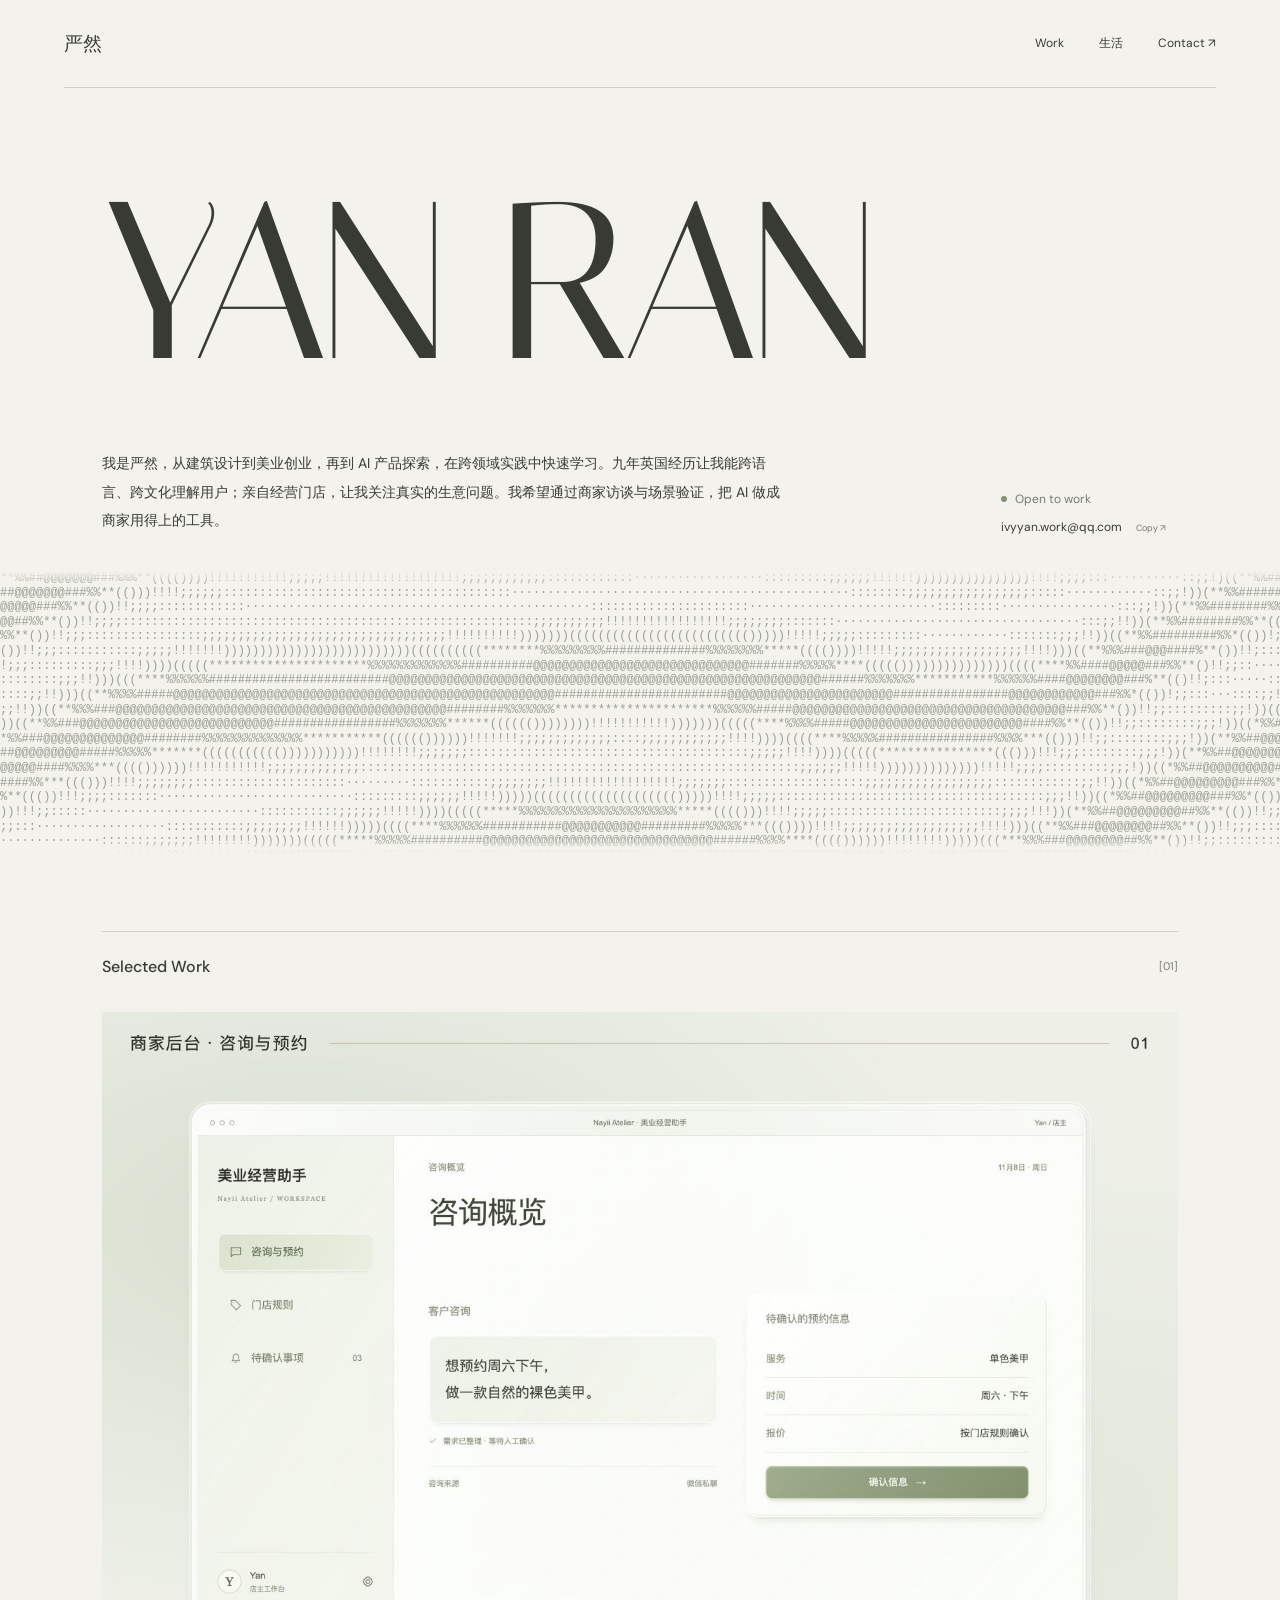
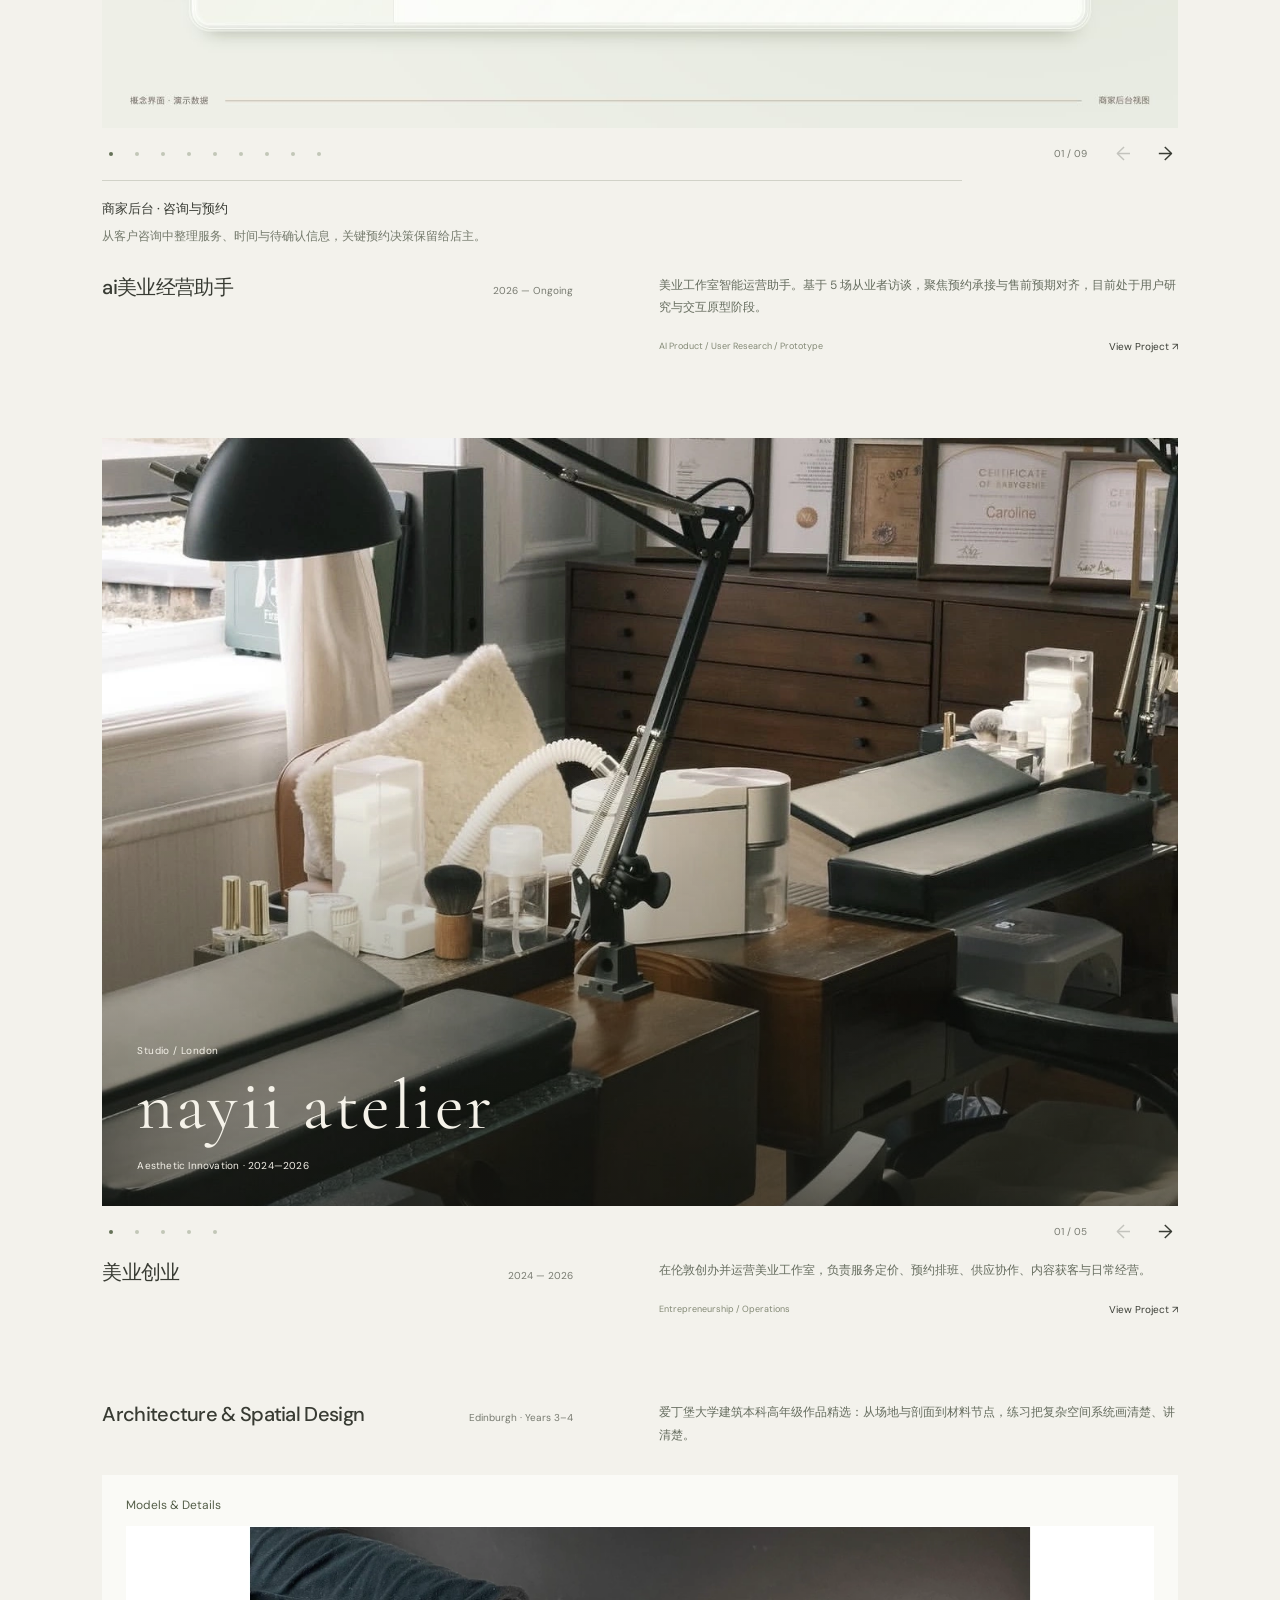
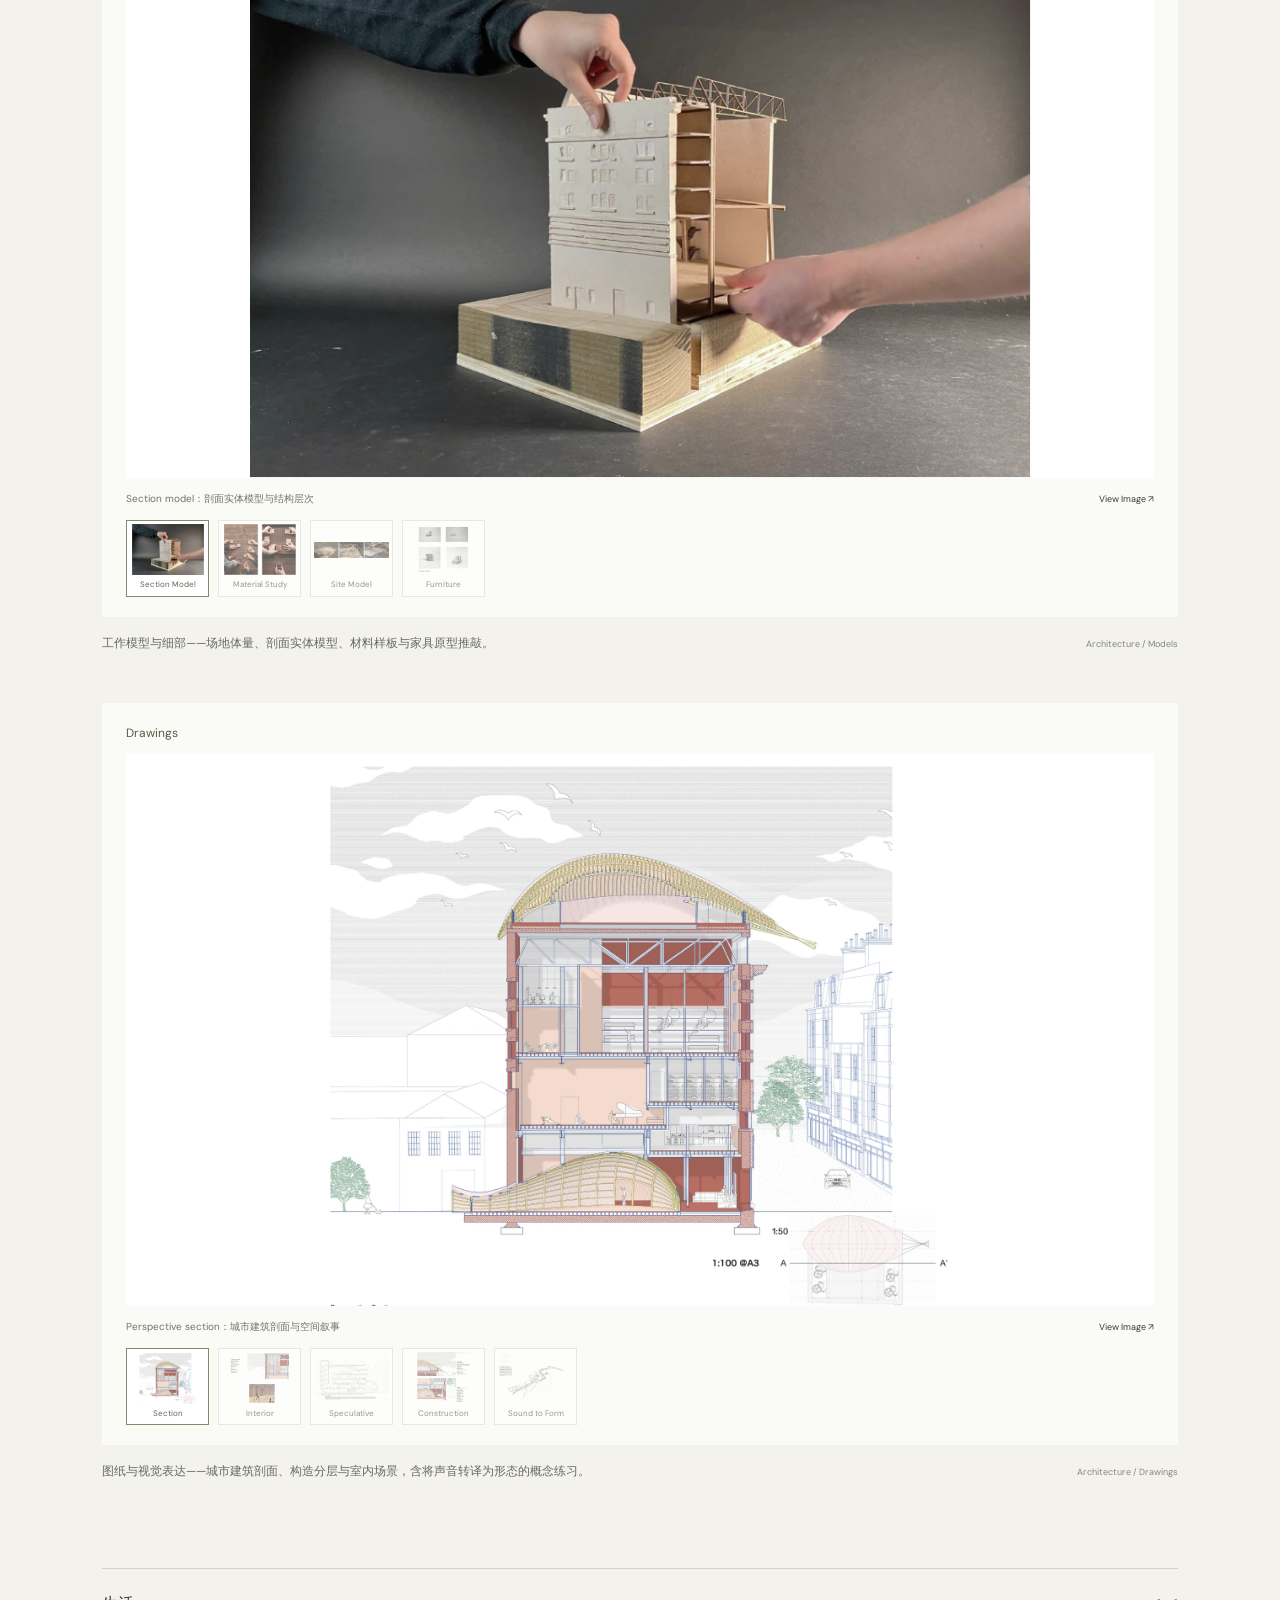
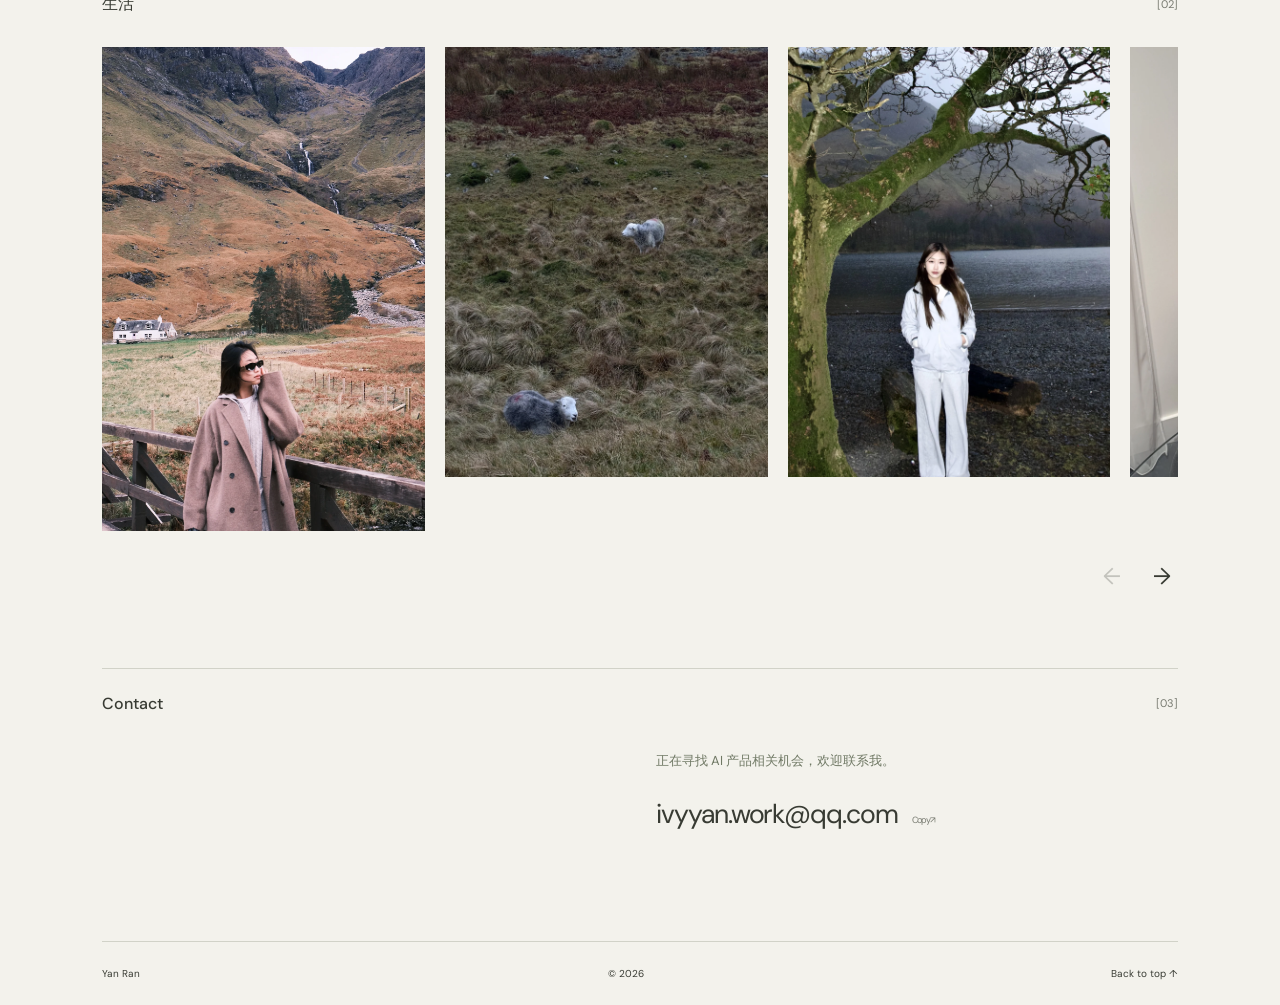
==== index.html @ 787ea2c7 "Publish portfolio" ====
<!doctype html>
<html lang="zh-CN"><head><meta charset="UTF-8"><meta name="viewport" content="width=device-width, initial-scale=1"><meta name="description" content="严然的个人作品集：AI 产品、美业经营与生活。"><title>Yan Ran — Portfolio</title><link rel="stylesheet" href="style.css?v=35"></head>
<body id="home" data-name-font="italiana"><header><a class="wordmark" href="#home">严然</a><nav aria-label="Main navigation"><a href="#work">Work</a><a href="#about">生活</a><a href="#contact">Contact ↗</a></nav></header>
<main>
<section class="hero"><div class="name-stage"><h1>YAN RAN</h1><canvas class="name-particles" aria-hidden="true"></canvas></div><div class="hero-info"><p>我是严然，从建筑设计到美业创业，再到 AI 产品探索，在跨领域实践中快速学习。九年英国经历让我能跨语言、跨文化理解用户；亲自经营门店，让我关注真实的生意问题。我希望通过商家访谈与场景验证，把 AI 做成商家用得上的工具。</p><div><span class="available"><i></i> Open to work</span><button class="email-copy hero-email" data-copy-email aria-label="复制邮箱 ivyyan.work@qq.com"><span>ivyyan.work@qq.com</span><span class="copy-label">Copy ↗</span></button><span class="hero-copy-status" role="status" aria-live="polite"></span></div></div><div class="ascii-art" role="img" aria-label="铺满长方形的动态符号波浪，以柔和曲线连续斜向上起伏流动"><pre class="ascii-field" aria-hidden="true"></pre></div></section>
<section id="work" class="work-section"><div class="section-heading"><h2>Selected Work</h2><span>[01]</span></div>
<article class="project" id="project-ai" data-project="ai"><div class="gallery" role="region" aria-label="ai美业经营助手 previews"><div class="gallery-track" tabindex="0" aria-label="ai美业经营助手 slides">
<div class="slide ai-visual-slide"><button class="ai-visual-button" data-ai-view="0" aria-label="放大查看 商家后台 · 咨询与预约"><img src="assets/ai/v7/01-console.png?v=32" alt="商家后台 · 咨询与预约" loading="lazy"></button></div>
<div class="slide ai-visual-slide"><button class="ai-visual-button" data-ai-view="1" aria-label="放大查看 预约入口 · 店主自选封面"><img src="assets/ai/v7/02-entry.png?v=32" alt="预约入口 · 店主自选封面" loading="lazy"></button></div>
<div class="slide ai-visual-slide"><button class="ai-visual-button" data-ai-view="2" aria-label="放大查看 近一周 · 空档与安排"><img src="assets/ai/v7/03-week.png?v=32" alt="近一周 · 空档与安排" loading="lazy"></button></div>
<div class="slide ai-visual-slide"><button class="ai-visual-button" data-ai-view="3" aria-label="放大查看 当日预约 · 服务与时段"><img src="assets/ai/v7/04-day.png?v=32" alt="当日预约 · 服务与时段" loading="lazy"></button></div>
<div class="slide ai-visual-slide"><button class="ai-visual-button" data-ai-view="4" aria-label="放大查看 定金支付 · 预约确认"><img src="assets/ai/v7/05-payment.png?v=33" alt="定金支付 · 预约确认" loading="lazy"></button></div>
<div class="slide ai-visual-slide"><button class="ai-visual-button" data-ai-view="5" aria-label="放大查看 我的预约 · 会员信息"><img src="assets/ai/v7/06-member.png" alt="我的预约 · 会员信息" loading="lazy"></button></div>
<div class="slide ai-visual-slide"><button class="ai-visual-button" data-ai-view="6" aria-label="放大查看 微信绑定 · 匹配预约"><img src="assets/ai/v7/07-binding.png?v=34" alt="微信绑定 · 匹配预约" loading="lazy"></button></div>
<div class="slide ai-visual-slide"><button class="ai-visual-button" data-ai-view="7" aria-label="放大查看 微信托管 · 添加与回复"><img src="assets/ai/v7/08-delegation.png?v=35" alt="微信托管 · 添加与回复" loading="lazy"></button></div>
<div class="slide ai-visual-slide"><button class="ai-visual-button" data-ai-view="8" aria-label="放大查看 店主工作台 · 登记与待办"><img src="assets/ai/v7/09-owner.png?v=35" alt="店主工作台 · 登记与待办" loading="lazy"></button></div>
</div><div class="gallery-toolbar"><div class="gallery-dots" aria-label="Choose preview"></div><div class="gallery-controls"><span class="gallery-count">01 / 09</span><button class="prev" aria-label="ai美业经营助手 previous preview">←</button><button class="next" aria-label="ai美业经营助手 next preview">→</button></div></div><div class="ai-slide-context" role="status" aria-live="polite"><strong>商家后台 · 咨询与预约</strong><p>从客户咨询中整理服务、时间与待确认信息，关键预约决策保留给店主。</p></div></div><div class="project-info"><div class="project-title"><h3>ai美业经营助手</h3><span>2026 — Ongoing</span></div><div class="project-summary"><p>美业工作室智能运营助手。基于 5 场从业者访谈，聚焦预约承接与售前预期对齐，目前处于用户研究与交互原型阶段。</p><div class="project-bottom"><span>AI Product / User Research / Prototype</span><button class="case-link" data-case="ai">View Project ↗</button></div></div></div></article>
<article class="project" id="project-business" data-project="business"><div class="gallery" role="region" aria-label="美业创业 previews"><div class="gallery-track" tabindex="0" aria-label="美业创业 slides">
<div class="slide nayii-photo-cover"><img src="assets/studio/studio-interior.webp" alt="nayii atelier 工作室窗边的美甲工作台、木质家具和黑色台灯" loading="lazy"><div class="nayii-photo-title"><span>Studio / London</span><div>nayii atelier</div><small>Aesthetic Innovation · 2024—2026</small></div></div>
<div class="slide operation-slide"><div class="document-preview business-operations"><span class="document-label">Studio Operations</span><h4>Operations</h4><div class="operations"><div><b>01</b><span>服务与定价</span></div><div><b>02</b><span>预约与排班</span></div><div><b>03</b><span>供应与交付</span></div><div><b>04</b><span>内容与获客</span></div></div><div class="nayii-data"><div><strong>180+</strong><span>月均预约次数</span></div><div><strong>~60%</strong><span>老客户预约占比</span></div></div></div></div>
<div class="slide studio-story-slide"><div class="studio-story-copy"><span class="studio-story-label">Brand &amp; Content / 01</span><h4>Visual Identity</h4><p class="studio-story-title">品牌视觉</p><p>品牌视觉与 Logo 设计，由我负责。</p></div><button class="studio-story-image" data-studio-view="0" aria-label="放大查看 品牌视觉"><img src="assets/studio/studio-details.webp" alt="nayii atelier 工作室细节与品牌标识" loading="lazy"></button></div>
<div class="slide studio-story-slide"><div class="studio-story-copy"><span class="studio-story-label">Brand &amp; Content / 02</span><h4>Account Operation</h4><p class="studio-story-title">账号运营</p><p>账号由我运营，负责选题、素材筛选、内容编排与发布。</p></div><button class="studio-story-image" data-studio-view="1" aria-label="放大查看 账号运营"><img src="assets/studio/xiaohongshu-profile.webp" alt="由严然运营的 nayii atelier 小红书账号主页" loading="lazy"></button></div>
<div class="slide studio-story-slide"><div class="studio-story-copy"><span class="studio-story-label">Brand &amp; Content / 03</span><h4>Studio Content</h4><p class="studio-story-title">内容呈现</p><p>以统一视觉呈现工作室出品的美甲款式。</p></div><button class="studio-story-image" data-studio-view="2" aria-label="放大查看 内容呈现"><img src="assets/studio/xiaohongshu-posts.webp" alt="nayii atelier 工作室账号发布的款式与内容笔记" loading="lazy"></button></div>
</div><div class="gallery-toolbar"><div class="gallery-dots" aria-label="Choose preview"></div><div class="gallery-controls"><span class="gallery-count">01 / 05</span><button class="prev" aria-label="美业创业 previous preview">←</button><button class="next" aria-label="美业创业 next preview">→</button></div></div></div><div class="project-info"><div class="project-title"><h3>美业创业</h3><span>2024 — 2026</span></div><div class="project-summary"><p>在伦敦创办并运营美业工作室，负责服务定价、预约排班、供应协作、内容获客与日常经营。</p><div class="project-bottom"><span>Entrepreneurship / Operations</span><button class="case-link" data-case="business">View Project ↗</button></div></div></div></article>
<article class="project" id="project-architecture" data-project="architecture"><div class="project-info architecture-intro"><div class="project-title"><h3>Architecture &amp; Spatial Design</h3><span>Edinburgh · Years 3–4</span></div><div class="project-summary"><p>爱丁堡大学建筑本科高年级作品精选：从场地与剖面到材料节点，练习把复杂空间系统画清楚、讲清楚。</p></div></div><section class="architecture-block" id="architecture-models" aria-label="Models &amp; Details"><div class="architecture-slide"><span class="arch-slide-label">Models &amp; Details</span><button class="arch-main" data-arch-view="5" aria-label="放大查看 手工剖面实体模型，展示立面、楼板和屋顶结构"><img src="assets/architecture/section-model.webp" alt="手工剖面实体模型，展示立面、楼板和屋顶结构" loading="lazy"></button><div class="arch-caption-row"><p class="arch-image-caption">Section model：剖面实体模型与结构层次</p><button class="arch-open" data-arch-view="5">View Image ↗</button></div><div class="arch-thumbnails" aria-label="Models &amp; Details images"><button class="arch-thumb" data-arch-image="5" aria-label="查看 手工剖面实体模型，展示立面、楼板和屋顶结构" aria-pressed="true"><img src="assets/architecture/section-model.webp" alt="" loading="lazy"><span>Section Model</span></button><button class="arch-thumb" data-arch-image="6" aria-label="查看 材料样板与贴砖实验的过程照片" aria-pressed="false"><img src="assets/architecture/material-process.webp" alt="" loading="lazy"><span>Material Study</span></button><button class="arch-thumb" data-arch-image="7" aria-label="查看 场地木模三拼图，展示地形与建筑体量" aria-pressed="false"><img src="assets/architecture/site-model.webp" alt="" loading="lazy"><span>Site Model</span></button><button class="arch-thumb" data-arch-image="8" aria-label="查看 四张家具原型照片，展示不同组合形态" aria-pressed="false"><img src="assets/architecture/furniture-prototypes.webp" alt="" loading="lazy"><span>Furniture</span></button></div></div><div class="architecture-block-info"><p>工作模型与细部——场地体量、剖面实体模型、材料样板与家具原型推敲。</p><span>Architecture / Models</span></div></section><section class="architecture-block" id="architecture-drawings" aria-label="Drawings"><div class="architecture-slide"><span class="arch-slide-label">Drawings</span><button class="arch-main" data-arch-view="0" aria-label="放大查看 城市建筑透视剖面，呈现多层空间与构造系统"><img src="assets/architecture/perspective-section.webp" alt="城市建筑透视剖面，呈现多层空间与构造系统" loading="lazy"></button><div class="arch-caption-row"><p class="arch-image-caption">Perspective section：城市建筑剖面与空间叙事</p><button class="arch-open" data-arch-view="0">View Image ↗</button></div><div class="arch-thumbnails" aria-label="Drawings images"><button class="arch-thumb" data-arch-image="0" aria-label="查看 城市建筑透视剖面，呈现多层空间与构造系统" aria-pressed="true"><img src="assets/architecture/perspective-section.webp" alt="" loading="lazy"><span>Section</span></button><button class="arch-thumb" data-arch-image="1" aria-label="查看 透视剖面与粉色室内空间合成页" aria-pressed="false"><img src="assets/architecture/section-interior.webp" alt="" loading="lazy"><span>Interior</span></button><button class="arch-thumb" data-arch-image="2" aria-label="查看 Further Imagination，带橙色人影的未来建筑剖面" aria-pressed="false"><img src="assets/architecture/section-2085.webp" alt="" loading="lazy"><span>Speculative</span></button><button class="arch-thumb" data-arch-image="3" aria-label="查看 Weaving Roof、屋顶和墙身构造分层详图" aria-pressed="false"><img src="assets/architecture/construction-detail.webp" alt="" loading="lazy"><span>Construction</span></button><button class="arch-thumb" data-arch-image="4" aria-label="查看 声音转译为三维形态的概念线稿" aria-pressed="false"><img src="assets/architecture/sound-to-form.webp" alt="" loading="lazy"><span>Sound to Form</span></button></div></div><div class="architecture-block-info"><p>图纸与视觉表达——城市建筑剖面、构造分层与室内场景，含将声音转译为形态的概念练习。</p><span>Architecture / Drawings</span></div></section></article>
</section>
<section id="about" class="about-section"><div class="section-heading"><h2>生活</h2><span>[02]</span></div><div class="life-strip" tabindex="0" role="region" aria-label="生活照片，横向滑动浏览"><figure><button class="life-photo" data-life-view="0" aria-label="放大查看 山谷与瀑布前的旅行照片"><img src="assets/life/mountain.webp" alt="山谷与瀑布前的旅行照片" width="1200" height="1800" loading="lazy"></button></figure><figure><button class="life-photo" data-life-view="1" aria-label="放大查看 山坡上的绵羊"><img src="assets/life/sheep.webp" alt="山坡上的绵羊" width="1350" height="1800" loading="lazy"></button></figure><figure><button class="life-photo" data-life-view="2" aria-label="放大查看 湖边树下的旅行照片"><img src="assets/life/lakeside.webp" alt="湖边树下的旅行照片" width="1349" height="1800" loading="lazy"></button></figure><figure><button class="life-photo" data-life-view="3" aria-label="放大查看 与狗狗一起的生活合影"><img src="assets/life/dog.webp" alt="与狗狗一起的生活合影" width="1350" height="1800" loading="lazy"></button></figure><figure><button class="life-photo" data-life-view="4" aria-label="放大查看 河畔骑行与狗狗的照片"><img src="assets/life/cycling.webp" alt="河畔骑行与狗狗的照片" width="1350" height="1800" loading="lazy"></button></figure><figure><button class="life-photo" data-life-view="5" aria-label="放大查看 远山与湖泊的风景"><img src="assets/life/lake.webp" alt="远山与湖泊的风景" width="1350" height="1800" loading="lazy"></button></figure></div><div class="life-controls"><button class="life-prev" aria-label="生活照片向左浏览">←</button><button class="life-next" aria-label="生活照片向右浏览">→</button></div></section>
<section id="contact" class="contact-section"><div class="section-heading"><h2>Contact</h2><span>[03]</span></div><div class="contact-body"><p>正在寻找 AI 产品相关机会，欢迎联系我。</p><button class="email email-copy" data-copy-email aria-label="复制邮箱 ivyyan.work@qq.com"><span>ivyyan.work@qq.com</span><span class="copy-label">Copy ↗</span></button><div class="contact-links"><span id="copy-status" role="status"></span></div></div></section>
</main><footer><a href="#home">Yan Ran</a><span>© 2026</span><a href="#home">Back to top ↑</a></footer><dialog id="case-dialog"><button class="close-dialog" aria-label="Close case study">Close ×</button><div id="case-content"></div></dialog><dialog id="architecture-viewer" aria-label="Project image viewer"><div class="arch-viewer-toolbar"><span class="arch-viewer-count"></span><a class="arch-original" target="_blank" rel="noopener">Full Size ↗</a><button class="arch-viewer-close" aria-label="Close image">Close ×</button></div><div class="arch-viewer-image"><img alt=""></div><div class="arch-viewer-footer"><button class="arch-image-prev" aria-label="Previous image">←</button><p></p><button class="arch-image-next" aria-label="Next image">→</button></div></dialog><script src="particles.js?v=35"></script><script src="ascii.js?v=35"></script><script src="script.js?v=35"></script></body></html>
---- style.css ----
@import url('https://fonts.googleapis.com/css2?family=Cormorant+Garamond:wght@400;500&family=DM+Sans:wght@400;500;600&display=swap');
:root{--paper:#f3f2ec;--ink:#383b33;--muted:#777a70;--line:#d1d2c8;--serif:'Cormorant Garamond',Baskerville,'Times New Roman',serif;--sans:'DM Sans','PingFang SC','Microsoft YaHei',sans-serif}*{box-sizing:border-box}html{scroll-padding-top:35px}body{margin:0;background:var(--paper);color:var(--ink);font-family:var(--sans);-webkit-font-smoothing:antialiased}a{color:inherit;text-decoration:none}button{font:inherit;color:inherit;cursor:pointer;background:none;border:0;padding:0}a:focus-visible,button:focus-visible,[tabindex]:focus-visible{outline:2px solid #778368;outline-offset:5px}header{height:88px;display:flex;align-items:center;justify-content:space-between;margin:0 5%;border-bottom:1px solid var(--line);font-size:12px}.wordmark{font-size:19px}nav{display:flex;gap:35px}.resume{color:var(--muted)}main,footer{width:84%;max-width:1320px;margin:auto}.hero{padding:68px 0 78px}.name-stage{perspective:1000px;padding:10px 0 35px}h1{font:400 clamp(80px,18vw,280px)/.9 var(--serif);letter-spacing:-.055em;margin:0;white-space:nowrap;transform:translate(var(--tx,0px),var(--ty,0px)) rotateX(var(--rx,0deg)) rotateY(var(--ry,0deg));transition:transform .25s ease-out;transform-origin:50% 50%;width:fit-content}.hero-info{display:flex;justify-content:space-between;align-items:end;gap:40px;padding-top:30px}.hero-info p{font-size:15px;line-height:1.95;margin:0;max-width:560px}.hero-info>div{display:flex;flex-direction:column;gap:12px;font-size:12px;flex-shrink:0}.available{display:flex;align-items:center;gap:8px;color:var(--muted)}.available i{width:6px;height:6px;border-radius:50%;background:#859276}.section-heading{display:flex;justify-content:space-between;align-items:center;border-top:1px solid var(--line);padding:24px 0 35px}.section-heading h2{font-size:16px;font-weight:500;margin:0}.section-heading>span{font-size:11px;color:var(--muted)}.project{margin-bottom:85px;min-width:0}.gallery{min-width:0;position:relative}.gallery-track{display:flex;position:relative;gap:18px;overflow-x:auto;scroll-snap-type:x mandatory;scrollbar-width:none;overscroll-behavior-x:contain}.gallery-track::-webkit-scrollbar{display:none}.slide{position:relative;flex:0 0 90%;aspect-ratio:1.65;scroll-snap-align:start;overflow:hidden;display:flex;align-items:center;justify-content:center}.ai-cover{background:#dce1d4}.assistant-app{background:#f9faf5;width:82%;display:grid;grid-template-columns:24% 1fr;min-height:72%;border:1px solid #c8d0be;border-radius:5px;overflow:hidden}.app-sidebar{background:#edf0e6;padding:24px 14px;display:flex;flex-direction:column;gap:20px;font-size:9px}.app-sidebar strong{font-size:12px;font-weight:500;margin-bottom:15px}.app-sidebar>span{color:#7b826f;padding:8px 5px}.app-sidebar .active{background:#dce3d0;color:#515d43}.app-sidebar b{font-size:7px;float:right;font-weight:400}.app-main{padding:20px 26px}.app-header{display:flex;justify-content:space-between;font-size:8px;color:#7e8673}.app-header small{font-size:7px}.app-main h4{font-size:22px;line-height:1.6;font-weight:400;margin:25px 0}.app-grid{display:grid;grid-template-columns:1fr 1.1fr;gap:20px}.app-grid small{font-size:8px;color:#858c7c}.inquiry p{font-size:11px;line-height:1.9;padding:13px;background:#eef0e7}.inquiry-note{font-size:7px;color:#758266}.booking{border:1px solid #e1e5d8;padding:13px}.booking dl{font-size:8px}.booking dl div{display:flex;justify-content:space-between;gap:8px;padding:9px 0;border-bottom:1px solid #e8ebdf}.booking dt{color:#89907d}.booking dd{margin:0}.app-action{display:block;text-align:center;background:#7c896a;color:#fff;font-size:8px;padding:8px}.visual-note{position:absolute;bottom:16px;left:20px;color:#77806c;font-size:8px}.research-slide{background:#e9e8e0}.document-preview{width:76%;padding:36px 0}.document-label{font-size:11px;color:#79816c}.document-preview h4{font-size:clamp(20px,2.6vw,38px);font-weight:400;line-height:1.5;margin:27px 0 35px}.research-columns{display:grid;grid-template-columns:1fr 35px 1fr;gap:15px;padding-top:22px;border-top:1px solid #bbc2af}.research-columns>div>span{font-size:9px;color:#828977}.research-columns p{font-size:14px;line-height:1.9}.research-arrow{align-self:center;font-size:22px}.document-footnote{font-size:10px;color:#818875;margin-top:25px}.flow-slide{background:#e3e5db}.flow-list{border-top:1px solid #bcc3af}.flow-list>div{display:flex;align-items:center;gap:30px;border-bottom:1px solid #c8cebd;padding:15px 0}.flow-list b{font-size:12px;font-weight:400;min-width:45px}.flow-list p{font-size:12px;margin:0}.gallery-toolbar{display:flex;align-items:center;justify-content:space-between;margin-top:13px;min-height:25px}.gallery-dots{display:flex;gap:8px}.gallery-dots button{height:18px;width:18px;display:grid;place-content:center}.gallery-dots button:after{content:'';height:4px;width:4px;border-radius:50%;background:#c2c7b7}.gallery-dots button[aria-current="true"]:after{background:#657258}.gallery-controls{display:flex;gap:18px;align-items:center}.gallery-count{font-size:10px;color:var(--muted);min-width:40px}.gallery-controls button{font-size:19px;line-height:1;width:24px;height:25px}.gallery-controls button:disabled{opacity:.25;cursor:default}.project-info{display:grid;grid-template-columns:1fr 1.1fr;gap:8%;padding-top:15px}.project-title{display:flex;align-items:baseline;justify-content:space-between;gap:15px}.project-title h3{font-size:20px;letter-spacing:-.035em;font-weight:500;margin:0}.project-title>span{font-size:10px;color:var(--muted);white-space:nowrap}.project-summary>p{font-size:12px;line-height:1.9;color:#656c5e;margin:0}.project-bottom{display:flex;justify-content:space-between;gap:20px;margin-top:21px;font-size:9px;color:#838975}.case-link{color:var(--ink);white-space:nowrap;font-size:10px}.nayii-cover{background:#e6ddd6;flex-direction:column}.nayii-brand{text-align:center}.nayii-brand>span{font:400 clamp(50px,7.2vw,110px)/1 var(--serif);letter-spacing:.12em;margin-left:.12em}.nayii-brand>p{font:400 23px var(--serif);margin:13px 0 25px}.nayii-brand>small{font-size:9px;color:#898274}.nayii-data{display:flex;gap:70px;border-top:1px solid #bfb7a9;padding:20px 25px 0;margin-top:35px}.nayii-data>div{display:flex;gap:15px;align-items:center}.nayii-data strong{font:400 32px var(--serif)}.nayii-data span{font-size:9px;color:#847e71}.operation-slide{background:#e5e1d9}.operations{display:grid;grid-template-columns:1fr 1fr;gap:0 30px}.operations>div{border-top:1px solid #c1beaf;display:flex;gap:25px;padding:22px 0}.operations b{font-size:10px;font-weight:400;color:#929384}.operations span{font-size:14px}.project-placeholder{background:#e8e7e0;flex-direction:column;color:#929689}.placeholder-label{position:absolute;top:30px;left:30px;font-size:12px}.placeholder-icon{font-size:29px;font-weight:400;line-height:1}.project-placeholder>p{font-size:11px;margin-top:18px}.material-cover{background:#dbe0d4;justify-content:space-between;padding:7%}.material-title>span{font-size:10px;color:#79816f}.material-title>h4{font:400 clamp(30px,4.4vw,68px)/1.05 var(--serif);margin:30px 0}.material-title>p{font-size:12px;color:#7b8470}.material-blocks{width:40%;display:grid;grid-template-columns:1fr 1fr;gap:10px}.material-blocks i{aspect-ratio:1;background:#b1bba4}.material-blocks i:nth-child(2){background:#c9c5b6}.material-blocks i:nth-child(3){background:#a0ac91}.material-blocks i:nth-child(4){background:#d5c7b8}.material-blocks i:nth-child(5){background:#d2d3c5}.material-blocks i:nth-child(6){background:#bdc4b1}.strategy-slide{background:#e7e9df}.about-section{padding-bottom:80px}.about-intro{display:grid;grid-template-columns:1fr 1.1fr;gap:8%;margin:0 0 40px}.about-intro h3{font-size:25px;font-weight:400;margin:0}.about-intro p{font-size:13px;line-height:1.9;margin:0 0 13px;color:#626b59}.life-grid{display:grid;grid-template-columns:repeat(3,1fr);gap:20px}.life-grid figure{margin:0}.photo-slot{aspect-ratio:4/5;position:relative;display:flex;align-items:center;justify-content:center;flex-direction:column;gap:15px;color:#8c9481}.photo-slot>span:first-child{position:absolute;left:18px;top:18px;font-size:9px}.photo-slot>p{font-size:10px;margin:0}.hiking{background:#dde1d5}.printing{background:#e7e3da}.dog{background:#e4ded6}.life-grid figcaption{padding-top:18px}.life-grid h4{font-size:14px;font-weight:400;margin:0 0 8px}.life-grid figcaption p{font-size:11px;color:var(--muted);margin:0}.contact-section{padding-bottom:75px}.contact-body{margin-left:51.5%}.contact-body>p{font-size:13px;line-height:1.9;color:#707965;margin:0 0 22px}.email{font-size:clamp(17px,2.1vw,32px);letter-spacing:-.04em}.contact-links{display:flex;align-items:center;gap:30px;margin-top:35px;font-size:11px}.contact-links>span{font-size:10px;color:var(--muted)}footer{border-top:1px solid var(--line);padding:25px 0;display:flex;justify-content:space-between;font-size:10px}dialog{border:1px solid #c3c9b8;background:var(--paper);color:var(--ink);max-width:760px;width:90vw;padding:55px;max-height:85vh}dialog::backdrop{background:#2c322d70;backdrop-filter:blur(4px)}.close-dialog{position:absolute;right:25px;top:20px;font-size:11px}dialog h2{font:400 40px var(--serif);margin:20px 0 25px}dialog h2 em{font-style:normal}dialog p{font-size:13px;line-height:2;color:#65705b}dialog h3{font-size:13px;font-weight:500;margin:24px 0 8px}dialog .case-note{border-top:1px solid #c2c6b4;padding-top:18px;font-size:11px}.eyebrow{font-size:10px;color:#7d8471}
@media(max-width:1000px){main,footer{width:88%}.hero{padding:65px 0}.hero-info p{font-size:13px}.hero-info>div{font-size:10px}.project-info{grid-template-columns:1fr;gap:20px}.project-title{justify-content:flex-start;gap:25px}.project-summary{max-width:650px}.project-summary>p{font-size:12px}.project-bottom{margin-top:14px}.slide{flex-basis:94%;aspect-ratio:1.55}.app-main{padding:16px 20px}.app-main h4{font-size:19px;margin:20px 0}.app-sidebar{gap:10px;padding:20px 12px;font-size:8px}.app-sidebar strong{font-size:10px}.app-grid{gap:12px}.nayii-brand>p{font-size:20px}.nayii-data{gap:35px}.about-intro{gap:5%;grid-template-columns:1fr 1.5fr}.contact-body{margin-left:42%}}
@media(max-width:600px){header{height:72px;margin:0 6%}.wordmark{font-size:16px}nav{gap:18px;font-size:11px}.resume{display:none}.hero{padding:65px 0 48px}.name-stage{padding:10px 0 25px}h1{font-size:20vw;letter-spacing:-.06em}.hero-info{flex-direction:column;align-items:start;gap:24px;padding-top:8px}.hero-info p{font-size:13px;line-height:1.95}.desktop-break{display:none}.hero-info>div{flex-direction:row;justify-content:space-between;width:100%;font-size:10px}.section-heading{padding:23px 0 25px}.section-heading h2{font-size:15px}.project{margin-bottom:55px}.slide{flex-basis:94%;aspect-ratio:1.05}.assistant-app{width:88%;grid-template-columns:1fr;min-height:0}.app-sidebar{display:none}.app-main{padding:18px}.app-header{font-size:7px}.app-header small{font-size:6px}.app-main h4{font-size:17px;line-height:1.5;margin:15px 0}.app-grid{gap:10px}.inquiry p{font-size:8px;padding:10px 7px}.app-grid small{font-size:7px}.booking{padding:9px}.booking dl{font-size:6px;margin:6px 0}.booking dl div{padding:6px 0}.inquiry-note{font-size:6px}.app-action{font-size:6px;padding:6px}.visual-note{font-size:6px;left:13px;bottom:10px}.gallery-toolbar{margin-top:9px}.gallery-count{font-size:9px}.gallery-controls{gap:13px}.gallery-dots{gap:4px}.project-info{padding-top:12px;gap:14px}.project-title{gap:12px;justify-content:space-between}.project-title h3{font-size:17px}.project-title>span{font-size:8px}.project-summary>p{font-size:11px}.project-bottom{font-size:8px;gap:8px}.case-link{font-size:9px}.document-preview{width:80%;padding:20px 0}.document-label{font-size:9px}.document-preview h4{font-size:22px;margin:20px 0}.research-columns{gap:8px;grid-template-columns:1fr 20px 1fr;padding-top:15px}.research-columns>div>span{font-size:7px}.research-columns p{font-size:12px}.research-arrow{font-size:17px}.document-footnote{font-size:8px;margin-top:15px}.flow-list>div{padding:12px 0;gap:12px}.flow-list b{font-size:10px;min-width:36px}.flow-list p{font-size:10px}.nayii-brand>span{font-size:52px}.nayii-brand>p{font-size:18px;margin:10px 0 18px}.nayii-brand>small{font-size:8px}.nayii-data{gap:20px;padding:14px 5px 0;margin-top:25px}.nayii-data>div{gap:8px}.nayii-data strong{font-size:25px}.nayii-data span{font-size:7px}.operations{gap:0 18px}.operations>div{padding:18px 0;gap:15px}.operations span{font-size:11px}.operations b{font-size:8px}.placeholder-label{top:20px;left:20px;font-size:10px}.project-placeholder>p{font-size:10px}.material-title>span{font-size:7px}.material-title>h4{font-size:32px;margin:22px 0}.material-title>p{font-size:8px;max-width:130px;line-height:1.7}.material-cover{padding:9% 7%}.material-blocks{width:38%;gap:6px}.about-section{padding-bottom:55px}.about-intro{grid-template-columns:1fr;gap:18px;margin-bottom:30px}.about-intro h3{font-size:22px}.about-intro p{font-size:12px}.life-grid{gap:12px;grid-template-columns:1fr 1fr}.life-grid figure:last-child{grid-column:1/3;width:calc(50% - 6px)}.photo-slot{aspect-ratio:4/5;gap:12px}.photo-slot>span:first-child{font-size:8px;top:12px;left:12px}.photo-slot>p{font-size:8px}.placeholder-icon{font-size:23px}.life-grid figcaption{padding-top:13px;padding-bottom:12px}.life-grid h4{font-size:12px}.life-grid figcaption p{font-size:9px}.contact-section{padding-bottom:50px}.contact-body{margin-left:0}.contact-body>p{font-size:12px}.email{font-size:25px}.contact-links{margin-top:25px;font-size:10px}.contact-links>span{font-size:9px}dialog{padding:45px 25px 30px}dialog h2{font-size:32px}}
@media(prefers-reduced-motion:reduce){h1{transform:none!important;transition:none!important}}

/* Name interaction and the single animated symbol. */
.name-stage{position:relative;isolation:isolate;perspective:none}
h1{transform:none;transition:none}
.name-particles{position:absolute;inset:0;width:100%;height:100%;pointer-events:none}




@keyframes symbol-turn{to{transform:rotate(360deg)}}
@keyframes symbol-breathe{0%,100%{transform:scale(.86)}50%{transform:scale(1)}}
.hero-info{padding-top:12px}
.architecture-placeholder{background:#e5e4dd;justify-content:flex-start;padding:8%}
.architecture-label{position:relative;z-index:1;background:#e5e4dde6;padding:20px 0}
.architecture-label h4{font:400 clamp(30px,4.4vw,68px)/1.05 var(--serif);margin:0 0 25px}
.architecture-label p{font-size:10px;color:#868c7e}
.architecture-grid{position:absolute;inset:20% 9% 15% 42%;border:1px solid #bfc3b5;background:repeating-linear-gradient(0deg,transparent 0 35px,#c8cbbf 35px 36px),repeating-linear-gradient(90deg,transparent 0 35px,#c8cbbf 35px 36px);opacity:.5}
.life-grid figure{padding-bottom:0}
@media(max-width:600px){.hero-info{padding-top:0}.architecture-label h4{font-size:29px}.architecture-label p{font-size:9px}}
@media(prefers-reduced-motion:reduce){.hero-symbol svg,.name-particles{display:none}}
@media(prefers-reduced-motion:reduce){.name-stage.particles-ready h1{color:var(--ink)}}

header nav{margin-left:auto}
.name-stage h1{color:var(--ink)}
.preview-strip{margin:0 calc((100% - 100vw)/2) 58px;padding:0;overflow:hidden}
.preview-viewport{overflow-x:auto;overflow-y:hidden;padding:35px max(6vw,calc((100vw - 1320px)/2)) 20px;scrollbar-width:none;overscroll-behavior-x:contain}
.preview-viewport::-webkit-scrollbar{display:none}
.preview-track{display:flex;gap:14px;width:max-content;align-items:center}
.preview-tile{width:clamp(200px,26vw,385px);flex-shrink:0;display:block;position:relative;transform:scale(var(--zoom,1));transform-origin:center;transition:transform .16s ease-out;z-index:var(--layer,1)}
.tile-visual{height:clamp(170px,22vw,300px);display:flex;align-items:center;justify-content:center;overflow:hidden}
.tile-label{display:block;font-size:10px;padding:13px 0;color:#68715d}
.tile-ui{background:#dce1d4}.tile-window{background:#f7f8f1;width:74%;padding:18px 16px;border:1px solid #c8d0be}.tile-window>span{font-size:9px}.tiny-columns{display:flex;gap:12px;margin-top:18px;height:95px}.tiny-columns>i{width:22%;background:#e1e6d6}.tiny-columns>div{flex:1;display:flex;flex-direction:column;gap:12px}.tiny-columns b{height:20px;background:#e9ecdf}.tiny-columns b:nth-child(2){width:70%}
.tile-brand{background:#e6ddd6;flex-direction:column;gap:13px}.tile-brand>span{font:400 clamp(35px,4.5vw,65px) var(--serif);letter-spacing:.12em}.tile-brand small{font:15px var(--serif)}
.tile-modules{background:#dbe0d4}.tile-modules>div{width:48%;display:grid;grid-template-columns:1fr 1fr;gap:8px}.tile-modules i{aspect-ratio:1;background:#aeb99e}.tile-modules i:nth-child(2){background:#cdc5b5}.tile-modules i:nth-child(3){background:#c3c9b6}.tile-modules i:nth-child(4){background:#d6c5b7}
.tile-drawing{background:#e5e4dd;color:#8d9581}.tile-drawing svg{width:73%;height:80%}
.preview-tile:focus-visible{--zoom:1.06;--layer:3}
@media(max-width:600px){.preview-strip{margin-bottom:35px}.preview-viewport{padding-top:22px}.preview-tile{width:220px}.tile-visual{height:185px}.tile-label{font-size:9px}.tile-brand>span{font-size:42px}}
@media(prefers-reduced-motion:reduce){.preview-tile{transition:none;transform:none}.name-stage h1{mask-image:none!important}}

.ascii-art{width:100%;height:clamp(210px,20vw,280px);overflow:hidden;margin:3px 0 33px;color:#868b7c;user-select:none}
.ascii-field{font-family:'SFMono-Regular',Consolas,'Liberation Mono',monospace;font-size:12px;line-height:14px;letter-spacing:0;font-weight:400;margin:0;white-space:pre;text-align:left;opacity:.9;pointer-events:none}
@media(max-width:600px){.ascii-art{height:175px;margin:3px 0 28px}.ascii-field{font-size:10px;line-height:11px}}

.hero-info{padding-top:14px;margin-bottom:36px}
.hero-info>div{position:relative}
.email-copy{display:inline-flex;align-items:baseline;gap:14px;text-align:left;user-select:text}
.copy-label{font-size:9px;color:var(--muted);white-space:nowrap;min-width:42px}
.hero-copy-status{position:absolute;top:calc(100% + 8px);right:0;font-size:10px;color:#728162;white-space:nowrap}
.ascii-art{height:clamp(250px,26vw,360px);margin:0 0 0}
@media(max-width:600px){.hero-info{margin-bottom:35px}.ascii-art{height:220px}.hero-email{gap:8px}.hero-email .copy-label{font-size:8px;min-width:32px}.contact-body .email-copy{gap:12px}.contact-body .email-copy>.copy-label{font-size:9px}}

/* Compact project previews; titles appear inside the image on hover. */
.preview-viewport{padding-left:max(6vw,calc((100vw - 1320px)/2));padding-right:6vw}
.preview-track{gap:12px;justify-content:flex-start}
.preview-tile{width:clamp(140px,17vw,235px)}
.tile-visual{height:clamp(115px,13.5vw,185px)}
.tile-label{position:absolute;inset:0;display:flex;align-items:flex-end;padding:15px;color:#f7f7ef;background:linear-gradient(transparent 35%,rgba(40,47,35,.66));font-size:11px;opacity:0;transition:opacity .18s ease;pointer-events:none}
.preview-tile:hover .tile-label,.preview-tile:focus-visible .tile-label{opacity:1}
.tile-window{padding:12px;width:76%}
.tile-window>span{font-size:7px}
.tiny-columns{height:58px;margin-top:12px;gap:8px}
.tiny-columns>div{gap:7px}
.tiny-columns b{height:13px}
.tile-brand>span{font-size:clamp(26px,3vw,43px)}
.tile-brand small{font-size:11px}
.tile-brand{gap:8px}
@media(max-width:600px){.preview-tile{width:145px}.tile-visual{height:120px}.tile-label{font-size:9px;padding:11px}.tile-brand>span{font-size:29px}.tile-brand small{font-size:10px}}
@media(hover:none){.tile-label{opacity:1;background:linear-gradient(transparent 60%,rgba(40,47,35,.45))}}
@media(prefers-reduced-motion:reduce){.tile-label{transition:none}}


@font-face{font-family:'Name Italiana';src:url('assets/name-italiana.ttf') format('truetype');font-weight:400;font-display:swap}
.hero{position:relative}
.hero>.name-particles{position:absolute;inset:0;width:100%;height:100%;z-index:2;pointer-events:none}





[data-name-font="italiana"] h1{font-family:'Name Italiana',Didot,serif;letter-spacing:-.045em}
.name-stage{min-height:clamp(85px,19vw,285px)}
h1{font-size:clamp(76px,17.4vw,265px);font-weight:400;line-height:1.05}
@media(max-width:600px){h1{font-size:18.6vw}.name-stage{min-height:22vw}}
@media(prefers-reduced-motion:reduce){.hero>.name-particles{display:none}.name-stage h1{opacity:1!important;transform:none!important}}
.hero-info{position:relative;z-index:3;background:var(--paper)}
/* Architecture: two editorial groups, nine selected images. */
#project-architecture .architecture-slide{flex-basis:100%;height:clamp(470px,58vw,780px);aspect-ratio:auto;background:#fafaf6;display:flex;flex-direction:column;align-items:stretch;justify-content:flex-start;padding:22px 24px 20px;gap:13px}
.arch-slide-label{font-size:12px;color:#545e48;flex-shrink:0}
.arch-main{display:flex;align-items:center;justify-content:center;flex:1;min-height:0;width:100%;overflow:hidden;background:#fff;cursor:zoom-in}
.arch-main img{display:block;width:100%;height:100%;object-fit:contain}
.arch-caption-row{display:flex;justify-content:space-between;align-items:center;gap:15px;flex-shrink:0}
.arch-image-caption{font-size:10px;line-height:1.6;color:#6e7665;margin:0}
.arch-open{font-size:9px;white-space:nowrap}
.arch-thumbnails{display:flex;gap:9px;flex-shrink:0;height:56px}
.arch-thumb{display:block;width:83px;height:56px;border:1px solid #dedfd5;padding:3px;background:#fff;opacity:.65}
.arch-thumb[aria-pressed="true"]{border-color:#7e8b6d;opacity:1}
.arch-thumb:hover{opacity:1}
.arch-thumb img{width:100%;height:100%;object-fit:contain;display:block}
.architecture-subcopy{font-size:10px!important;margin-top:10px!important;color:#838b78!important}



.tile-drawing>img{display:block;width:100%;height:100%;object-fit:contain;background:#fff}
#architecture-viewer{max-width:1300px;width:94vw;height:92vh;max-height:92vh;padding:18px 22px;overflow:hidden;background:#f5f5ee}
#architecture-viewer[open]{display:flex;flex-direction:column;gap:16px}
.arch-viewer-toolbar{display:flex;align-items:center;gap:25px;font-size:11px;flex-shrink:0}
.arch-viewer-count{margin-right:auto;color:#7d8570}
.arch-viewer-image{flex:1;min-height:0;background:white;display:flex;align-items:center;justify-content:center}
.arch-viewer-image img{width:100%;height:100%;object-fit:contain}
.arch-viewer-footer{display:flex;align-items:center;gap:20px;flex-shrink:0}
.arch-viewer-footer p{margin:0!important;flex:1;font-size:11px!important;line-height:1.6!important;text-align:center}
.arch-viewer-footer button{font-size:22px;width:35px;height:35px;flex-shrink:0}
@media(max-width:600px){#project-architecture .architecture-slide{height:490px;padding:16px 14px;gap:12px}.arch-slide-label{font-size:11px}.arch-image-caption{font-size:8px}.arch-open{font-size:8px}.arch-thumbnails{height:46px;gap:7px}.arch-thumb{width:62px;height:46px}#project-architecture .project-title{align-items:flex-start;flex-direction:column;gap:8px}#architecture-viewer{padding:16px 12px}.arch-viewer-toolbar{gap:16px;font-size:10px}.arch-viewer-footer{gap:7px}.arch-viewer-footer p{font-size:10px!important}}

/* Named image tabs make the models easy to discover. */
.arch-thumbnails{height:77px}
.arch-thumb{height:77px;display:flex;flex-direction:column;align-items:stretch;gap:5px;flex-shrink:0;padding:3px 3px 6px}
.arch-thumb img{height:53px;min-height:0;flex:1}
.arch-thumb span{font-size:8px;line-height:1.2;white-space:nowrap;color:#5d6753}
@media(max-width:600px){.arch-thumbnails{height:64px}.arch-thumb{height:64px;gap:4px;padding-bottom:5px}.arch-thumb img{height:42px}.arch-thumb span{font-size:6.5px}}

/* A full-width rectangular ASCII divider between the introduction and work. */
.ascii-art{position:relative;left:50%;transform:translateX(-50%);width:100vw;height:clamp(240px,22vw,340px);overflow:hidden;margin:8px 0 0;color:#7e8476}
.ascii-field{display:block;width:100%;height:100%;font-family:'Courier New',monospace;font-weight:400;font-variant-ligatures:none;letter-spacing:0;text-align:left;white-space:pre;opacity:.82;margin:0;padding:0;pointer-events:none}
@media(max-width:600px){.ascii-art{height:210px;margin-top:3px}}

/* Nayii: original studio photography, quiet editorial layout. */
.nayii-photo-cover{flex-basis:100%;background:#dedbd3}
.nayii-photo-cover>img{width:100%;height:100%;object-fit:cover;object-position:center 58%;display:block}
.nayii-photo-cover:after{content:'';position:absolute;inset:0;background:linear-gradient(transparent 40%,rgba(22,25,21,.62))}
.nayii-photo-title{position:absolute;bottom:32px;left:35px;color:#f5f2e9;z-index:1}
.nayii-photo-title>span{font-size:10px;letter-spacing:.04em}
.nayii-photo-title>div{font:400 clamp(45px,6.5vw,100px)/1.05 var(--serif);letter-spacing:.10em;margin:10px 0}
.nayii-photo-title>small{font-size:10px;letter-spacing:.02em}
.tile-studio-photo>img{width:100%;height:100%;display:block;object-fit:cover;object-position:center 60%}
.studio-detail-slide{flex-basis:100%;background:#eae8df;padding:24px 28px;gap:24px;align-items:stretch}
.studio-slide-label{font-size:11px;color:#66705a;writing-mode:vertical-rl;transform:rotate(180deg);text-align:right}
.studio-detail-slide>img{height:100%;min-width:0;max-width:calc(100% - 40px);object-fit:contain;display:block;margin:auto}
.business-operations{padding:25px 0}
.business-operations h4{margin:15px 0 22px}
.business-operations .operations>div{padding:16px 0}
.business-operations .nayii-data{justify-content:flex-start;margin-top:16px;padding:15px 0 0;gap:50px}
@media(max-width:600px){.nayii-photo-title{bottom:23px;left:22px}.nayii-photo-title>span,.nayii-photo-title>small{font-size:8px}.nayii-photo-title>div{font-size:45px;margin:8px 0}.studio-detail-slide{padding:18px 16px;gap:12px}.studio-slide-label{font-size:9px}.business-operations h4{font-size:24px;margin:10px 0 14px}.business-operations .operations>div{padding:10px 0}.business-operations .nayii-data{gap:20px;margin-top:12px;padding-top:12px}.business-operations .nayii-data strong{font-size:22px}}

/* Studio authorship: brand identity and account content, with clear image labels. */
.studio-content-slide{flex-basis:100%;padding:22px 26px;flex-direction:column;align-items:stretch;gap:14px;background:#eae8df}
.studio-content-label{font-size:11px;color:#59614f;flex-shrink:0}
.studio-content-image{display:flex;align-items:center;justify-content:center;flex:1;min-height:0;cursor:zoom-in}
.studio-content-image img{width:100%;height:100%;object-fit:contain;display:block}
.studio-content-footer{display:flex;align-items:center;justify-content:space-between;gap:12px;flex-shrink:0}
.studio-content-tabs{display:flex;gap:14px}
.studio-content-tabs button{font-size:9px;color:#7b8073;border-bottom:1px solid transparent;padding:4px 0}
.studio-content-tabs button[aria-pressed="true"]{color:#383b33;border-color:#383b33}
.studio-content-note{font-size:8px;color:#85897c}
@media(max-width:600px){.studio-content-slide{padding:17px 16px;gap:11px}.studio-content-label{font-size:10px}.studio-content-tabs{gap:12px}.studio-content-tabs button{font-size:8px}.studio-content-note{display:none}}

.studio-content-main{flex:1;min-height:0;display:grid;grid-template-columns:.8fr 1.2fr;gap:24px}
.studio-content-role{align-self:center;max-width:220px}
.studio-content-role h4{font:400 clamp(23px,2.8vw,42px)/1.1 var(--serif);margin:0;color:#43483d}
.studio-content-role p{font-size:11px;line-height:1.9;color:#73796b;margin:16px 0 0}
@media(max-width:600px){.studio-content-main{gap:15px;grid-template-columns:.85fr 1fr}.studio-content-role h4{font-size:21px}.studio-content-role p{font-size:9px;line-height:1.85;margin-top:12px}}

/* Fixed-canvas concept boards, displayed without crops. */
#project-ai .ai-visual-slide{flex:0 0 100%;aspect-ratio:3/2;background:#edf0e7}
.ai-visual-button{display:block;width:100%;height:100%;cursor:zoom-in}
.ai-visual-button img{display:block;width:100%;height:100%;object-fit:contain}
.tile-ui{background:#edf0e7}.tile-ui>img{display:block;width:100%;height:100%;object-fit:contain}
.arch-thumbnails{overflow-x:auto;flex-shrink:0;scrollbar-width:thin}.arch-thumb{flex-shrink:0}

/* Pointer avoidance stays within the name; scrolling no longer transforms it. */
.name-stage{overflow:visible}
.name-stage>.name-particles{position:absolute;inset:auto;pointer-events:none;z-index:2;opacity:0}
.hero-info{gap:clamp(32px,5vw,90px);align-items:flex-end}
.hero-info>p{max-width:680px;font-size:14px;line-height:2.05;text-wrap:pretty}
.ascii-art{color:#858a7c;mask-image:linear-gradient(to bottom,transparent,#000 5%,#000 95%,transparent)}
.ascii-field{opacity:.8}
@media(max-width:1000px){.hero-info>p{font-size:13px;max-width:600px}}
@media(max-width:760px){.hero-info{flex-direction:column;align-items:flex-start;gap:24px}.hero-info>div{align-self:flex-end}.hero-info>p{max-width:none}}
@media(max-width:600px){.hero-info>p{font-size:13px;line-height:2}.hero-info>div{align-self:stretch}.name-stage>.name-particles{display:none}.name-stage h1{opacity:1!important}}
@media(prefers-reduced-motion:reduce){.name-stage>.name-particles{display:none}.name-stage h1{opacity:1!important}}

/* Readable HTML captions accompany the concept boards. */
.ai-slide-context{border-top:1px solid var(--line);margin-top:14px;padding:16px 0 10px;max-width:860px}.ai-slide-context strong{font-size:13px;font-weight:500}.ai-slide-context p{font-size:12px;line-height:1.95;color:#73796b;margin:7px 0 0}.ai-slide-context+.project-info{border-top:1px solid var(--line);margin-top:10px;padding-top:22px}
@media(max-width:600px){#project-ai .gallery-dots{gap:2px}#project-ai .gallery-dots button{width:15px}.ai-slide-context strong{font-size:12px}.ai-slide-context p{font-size:11px}}

.nayii-photo-title>div{font-size:clamp(30px,5.5vw,80px);letter-spacing:.035em}
@media(max-width:600px){.nayii-photo-title>div{font-size:30px}}

/* Equal-width photographs in a horizontal album. */
#about{padding-bottom:75px}
#about .section-heading{padding-bottom:32px}
.life-strip{display:flex;align-items:flex-start;gap:20px;overflow-x:auto;scroll-snap-type:x proximity;scrollbar-width:thin;scrollbar-color:#c8c8bc transparent;overscroll-behavior-x:contain;padding:0 0 18px;-webkit-overflow-scrolling:touch}
.life-strip::-webkit-scrollbar{height:3px}.life-strip::-webkit-scrollbar-thumb{background:#c8c8bc}
.life-strip figure{flex:0 0 clamp(220px,30%,380px);min-width:0;margin:0;padding:0;scroll-snap-align:start}
.life-photo{display:block;width:100%;background:transparent;cursor:zoom-in}
.life-photo img{display:block;width:100%;height:auto;opacity:1}
.life-controls{display:flex;justify-content:flex-end;gap:18px;margin-top:12px}
.life-controls button{width:32px;height:32px;font-size:23px;line-height:1}
.life-controls button:disabled{opacity:.25;cursor:default}
@media(max-width:600px){#about{padding-bottom:50px}.life-strip{gap:14px}.life-strip figure{flex-basis:78%}#about .section-heading{padding-bottom:25px}}

/* Brand and account content have three full carousel pages, without nested tabs. */
#project-business .studio-story-slide{flex:0 0 100%;aspect-ratio:1.4;display:grid;grid-template-columns:.85fr 1.15fr;gap:7%;padding:5%;background:#eae8df;align-items:stretch}
.studio-story-copy{align-self:center;min-width:0}
.studio-story-label{display:block;font-size:10px;letter-spacing:.04em;color:#7d8174;margin-bottom:30px}
.studio-story-copy h4{font:400 clamp(26px,3.7vw,56px)/1.05 var(--serif);margin:0 0 19px;color:#43483d}
.studio-story-copy p{font-size:11px;line-height:1.95;color:#73796b;max-width:240px;margin:9px 0 0}
.studio-story-copy .studio-story-title{font-size:13px;color:#43483d;margin:0 0 10px}
.studio-story-image{display:flex;align-items:center;justify-content:center;width:100%;height:100%;min-height:0;cursor:zoom-in}
.studio-story-image img{display:block;width:100%;height:100%;object-fit:contain}
@media(max-width:600px){#project-business .studio-story-slide{aspect-ratio:1;grid-template-columns:.8fr 1.2fr;gap:5%;padding:6%}.studio-story-label{font-size:8px;margin-bottom:20px;line-height:1.6}.studio-story-copy h4{font-size:24px;margin-bottom:14px}.studio-story-copy p{font-size:10px;line-height:1.8}.studio-story-copy .studio-story-title{font-size:11px;margin-bottom:8px}}

/* Both architecture sections remain visible in the vertical reading flow. */
#project-architecture .architecture-intro{padding-top:0;margin-bottom:28px}
#project-architecture .architecture-slide{overflow:hidden;min-width:0}
.architecture-block{margin:0 0 48px;scroll-margin-top:35px}
.architecture-block:last-child{margin-bottom:0}
.architecture-block-info{padding-top:15px;display:flex;align-items:baseline;justify-content:space-between;gap:28px}
.architecture-block-info p{font-size:12px;line-height:1.9;color:#656c5e;margin:0;max-width:700px}
.architecture-block-info>span{font-size:9px;color:#838975;white-space:nowrap}
@media(max-width:600px){.architecture-block{margin-bottom:36px}.architecture-block-info{display:block}.architecture-block-info p{font-size:11px}.architecture-block-info>span{display:block;margin-top:12px}#project-architecture .architecture-intro{margin-bottom:22px}}
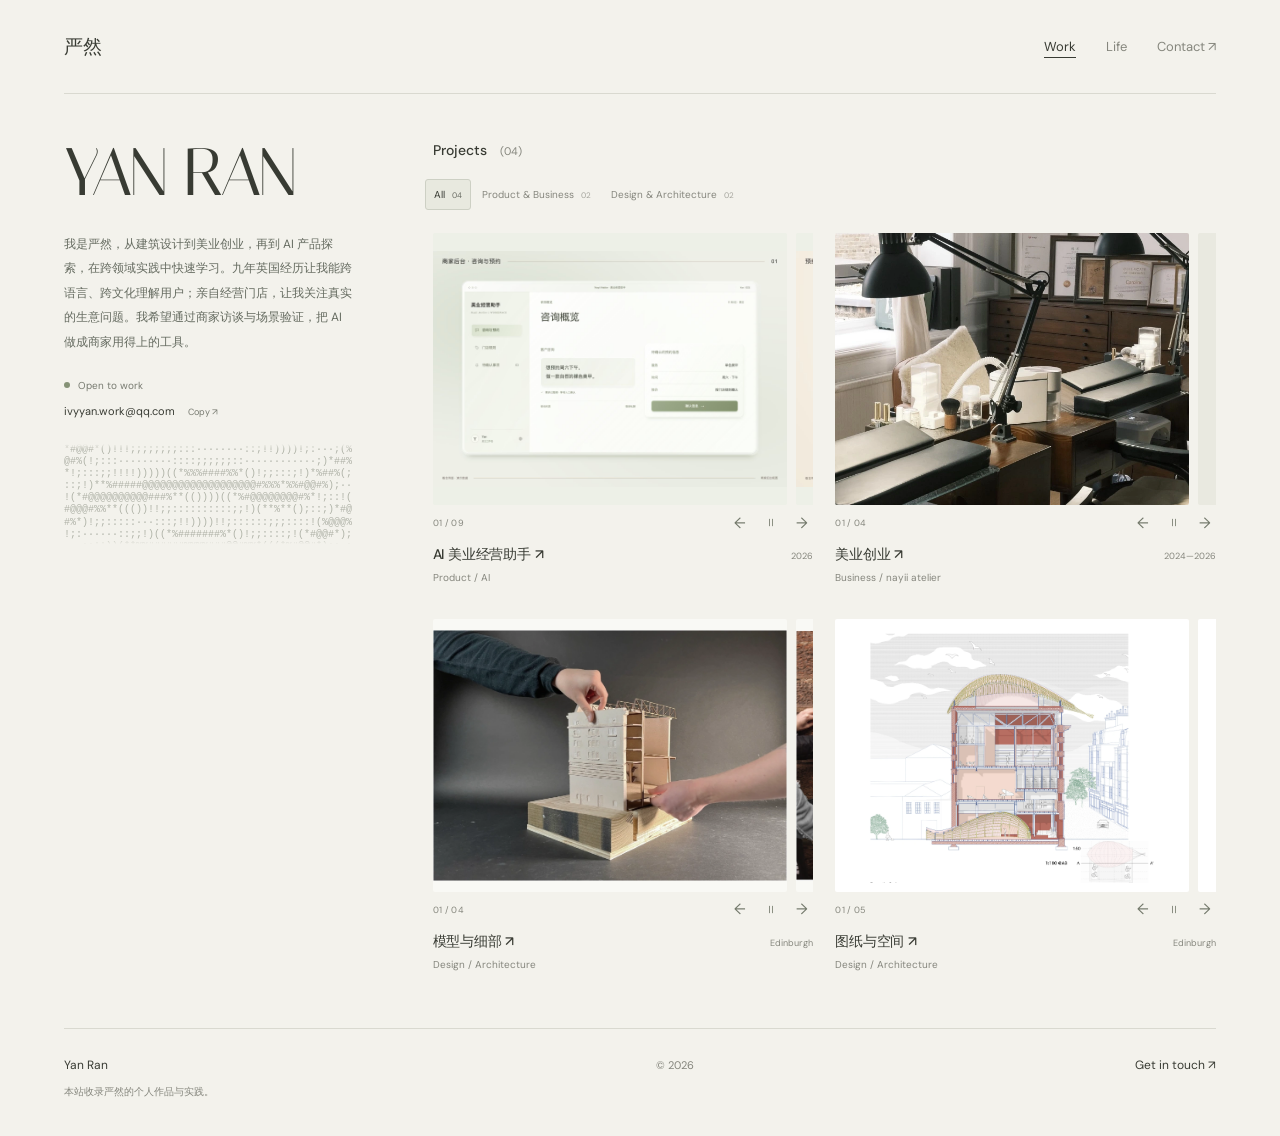
==== commit dde35d91: "Publish portfolio v42" ====
--- a/index.html
+++ b/index.html
@@ -1,29 +1,5 @@
 <!doctype html>
-<html lang="zh-CN"><head><meta charset="UTF-8"><meta name="viewport" content="width=device-width, initial-scale=1"><meta name="description" content="严然的个人作品集：AI 产品、美业经营与生活。"><title>Yan Ran — Portfolio</title><link rel="stylesheet" href="style.css?v=35"></head>
-<body id="home" data-name-font="italiana"><header><a class="wordmark" href="#home">严然</a><nav aria-label="Main navigation"><a href="#work">Work</a><a href="#about">生活</a><a href="#contact">Contact ↗</a></nav></header>
-<main>
-<section class="hero"><div class="name-stage"><h1>YAN RAN</h1><canvas class="name-particles" aria-hidden="true"></canvas></div><div class="hero-info"><p>我是严然，从建筑设计到美业创业，再到 AI 产品探索，在跨领域实践中快速学习。九年英国经历让我能跨语言、跨文化理解用户；亲自经营门店，让我关注真实的生意问题。我希望通过商家访谈与场景验证，把 AI 做成商家用得上的工具。</p><div><span class="available"><i></i> Open to work</span><button class="email-copy hero-email" data-copy-email aria-label="复制邮箱 ivyyan.work@qq.com"><span>ivyyan.work@qq.com</span><span class="copy-label">Copy ↗</span></button><span class="hero-copy-status" role="status" aria-live="polite"></span></div></div><div class="ascii-art" role="img" aria-label="铺满长方形的动态符号波浪，以柔和曲线连续斜向上起伏流动"><pre class="ascii-field" aria-hidden="true"></pre></div></section>
-<section id="work" class="work-section"><div class="section-heading"><h2>Selected Work</h2><span>[01]</span></div>
-<article class="project" id="project-ai" data-project="ai"><div class="gallery" role="region" aria-label="ai美业经营助手 previews"><div class="gallery-track" tabindex="0" aria-label="ai美业经营助手 slides">
-<div class="slide ai-visual-slide"><button class="ai-visual-button" data-ai-view="0" aria-label="放大查看 商家后台 · 咨询与预约"><img src="assets/ai/v7/01-console.png?v=32" alt="商家后台 · 咨询与预约" loading="lazy"></button></div>
-<div class="slide ai-visual-slide"><button class="ai-visual-button" data-ai-view="1" aria-label="放大查看 预约入口 · 店主自选封面"><img src="assets/ai/v7/02-entry.png?v=32" alt="预约入口 · 店主自选封面" loading="lazy"></button></div>
-<div class="slide ai-visual-slide"><button class="ai-visual-button" data-ai-view="2" aria-label="放大查看 近一周 · 空档与安排"><img src="assets/ai/v7/03-week.png?v=32" alt="近一周 · 空档与安排" loading="lazy"></button></div>
-<div class="slide ai-visual-slide"><button class="ai-visual-button" data-ai-view="3" aria-label="放大查看 当日预约 · 服务与时段"><img src="assets/ai/v7/04-day.png?v=32" alt="当日预约 · 服务与时段" loading="lazy"></button></div>
-<div class="slide ai-visual-slide"><button class="ai-visual-button" data-ai-view="4" aria-label="放大查看 定金支付 · 预约确认"><img src="assets/ai/v7/05-payment.png?v=33" alt="定金支付 · 预约确认" loading="lazy"></button></div>
-<div class="slide ai-visual-slide"><button class="ai-visual-button" data-ai-view="5" aria-label="放大查看 我的预约 · 会员信息"><img src="assets/ai/v7/06-member.png" alt="我的预约 · 会员信息" loading="lazy"></button></div>
-<div class="slide ai-visual-slide"><button class="ai-visual-button" data-ai-view="6" aria-label="放大查看 微信绑定 · 匹配预约"><img src="assets/ai/v7/07-binding.png?v=34" alt="微信绑定 · 匹配预约" loading="lazy"></button></div>
-<div class="slide ai-visual-slide"><button class="ai-visual-button" data-ai-view="7" aria-label="放大查看 微信托管 · 添加与回复"><img src="assets/ai/v7/08-delegation.png?v=35" alt="微信托管 · 添加与回复" loading="lazy"></button></div>
-<div class="slide ai-visual-slide"><button class="ai-visual-button" data-ai-view="8" aria-label="放大查看 店主工作台 · 登记与待办"><img src="assets/ai/v7/09-owner.png?v=35" alt="店主工作台 · 登记与待办" loading="lazy"></button></div>
-</div><div class="gallery-toolbar"><div class="gallery-dots" aria-label="Choose preview"></div><div class="gallery-controls"><span class="gallery-count">01 / 09</span><button class="prev" aria-label="ai美业经营助手 previous preview">←</button><button class="next" aria-label="ai美业经营助手 next preview">→</button></div></div><div class="ai-slide-context" role="status" aria-live="polite"><strong>商家后台 · 咨询与预约</strong><p>从客户咨询中整理服务、时间与待确认信息，关键预约决策保留给店主。</p></div></div><div class="project-info"><div class="project-title"><h3>ai美业经营助手</h3><span>2026 — Ongoing</span></div><div class="project-summary"><p>美业工作室智能运营助手。基于 5 场从业者访谈，聚焦预约承接与售前预期对齐，目前处于用户研究与交互原型阶段。</p><div class="project-bottom"><span>AI Product / User Research / Prototype</span><button class="case-link" data-case="ai">View Project ↗</button></div></div></div></article>
-<article class="project" id="project-business" data-project="business"><div class="gallery" role="region" aria-label="美业创业 previews"><div class="gallery-track" tabindex="0" aria-label="美业创业 slides">
-<div class="slide nayii-photo-cover"><img src="assets/studio/studio-interior.webp" alt="nayii atelier 工作室窗边的美甲工作台、木质家具和黑色台灯" loading="lazy"><div class="nayii-photo-title"><span>Studio / London</span><div>nayii atelier</div><small>Aesthetic Innovation · 2024—2026</small></div></div>
-<div class="slide operation-slide"><div class="document-preview business-operations"><span class="document-label">Studio Operations</span><h4>Operations</h4><div class="operations"><div><b>01</b><span>服务与定价</span></div><div><b>02</b><span>预约与排班</span></div><div><b>03</b><span>供应与交付</span></div><div><b>04</b><span>内容与获客</span></div></div><div class="nayii-data"><div><strong>180+</strong><span>月均预约次数</span></div><div><strong>~60%</strong><span>老客户预约占比</span></div></div></div></div>
-<div class="slide studio-story-slide"><div class="studio-story-copy"><span class="studio-story-label">Brand &amp; Content / 01</span><h4>Visual Identity</h4><p class="studio-story-title">品牌视觉</p><p>品牌视觉与 Logo 设计，由我负责。</p></div><button class="studio-story-image" data-studio-view="0" aria-label="放大查看 品牌视觉"><img src="assets/studio/studio-details.webp" alt="nayii atelier 工作室细节与品牌标识" loading="lazy"></button></div>
-<div class="slide studio-story-slide"><div class="studio-story-copy"><span class="studio-story-label">Brand &amp; Content / 02</span><h4>Account Operation</h4><p class="studio-story-title">账号运营</p><p>账号由我运营，负责选题、素材筛选、内容编排与发布。</p></div><button class="studio-story-image" data-studio-view="1" aria-label="放大查看 账号运营"><img src="assets/studio/xiaohongshu-profile.webp" alt="由严然运营的 nayii atelier 小红书账号主页" loading="lazy"></button></div>
-<div class="slide studio-story-slide"><div class="studio-story-copy"><span class="studio-story-label">Brand &amp; Content / 03</span><h4>Studio Content</h4><p class="studio-story-title">内容呈现</p><p>以统一视觉呈现工作室出品的美甲款式。</p></div><button class="studio-story-image" data-studio-view="2" aria-label="放大查看 内容呈现"><img src="assets/studio/xiaohongshu-posts.webp" alt="nayii atelier 工作室账号发布的款式与内容笔记" loading="lazy"></button></div>
-</div><div class="gallery-toolbar"><div class="gallery-dots" aria-label="Choose preview"></div><div class="gallery-controls"><span class="gallery-count">01 / 05</span><button class="prev" aria-label="美业创业 previous preview">←</button><button class="next" aria-label="美业创业 next preview">→</button></div></div></div><div class="project-info"><div class="project-title"><h3>美业创业</h3><span>2024 — 2026</span></div><div class="project-summary"><p>在伦敦创办并运营美业工作室，负责服务定价、预约排班、供应协作、内容获客与日常经营。</p><div class="project-bottom"><span>Entrepreneurship / Operations</span><button class="case-link" data-case="business">View Project ↗</button></div></div></div></article>
-<article class="project" id="project-architecture" data-project="architecture"><div class="project-info architecture-intro"><div class="project-title"><h3>Architecture &amp; Spatial Design</h3><span>Edinburgh · Years 3–4</span></div><div class="project-summary"><p>爱丁堡大学建筑本科高年级作品精选：从场地与剖面到材料节点，练习把复杂空间系统画清楚、讲清楚。</p></div></div><section class="architecture-block" id="architecture-models" aria-label="Models &amp; Details"><div class="architecture-slide"><span class="arch-slide-label">Models &amp; Details</span><button class="arch-main" data-arch-view="5" aria-label="放大查看 手工剖面实体模型，展示立面、楼板和屋顶结构"><img src="assets/architecture/section-model.webp" alt="手工剖面实体模型，展示立面、楼板和屋顶结构" loading="lazy"></button><div class="arch-caption-row"><p class="arch-image-caption">Section model：剖面实体模型与结构层次</p><button class="arch-open" data-arch-view="5">View Image ↗</button></div><div class="arch-thumbnails" aria-label="Models &amp; Details images"><button class="arch-thumb" data-arch-image="5" aria-label="查看 手工剖面实体模型，展示立面、楼板和屋顶结构" aria-pressed="true"><img src="assets/architecture/section-model.webp" alt="" loading="lazy"><span>Section Model</span></button><button class="arch-thumb" data-arch-image="6" aria-label="查看 材料样板与贴砖实验的过程照片" aria-pressed="false"><img src="assets/architecture/material-process.webp" alt="" loading="lazy"><span>Material Study</span></button><button class="arch-thumb" data-arch-image="7" aria-label="查看 场地木模三拼图，展示地形与建筑体量" aria-pressed="false"><img src="assets/architecture/site-model.webp" alt="" loading="lazy"><span>Site Model</span></button><button class="arch-thumb" data-arch-image="8" aria-label="查看 四张家具原型照片，展示不同组合形态" aria-pressed="false"><img src="assets/architecture/furniture-prototypes.webp" alt="" loading="lazy"><span>Furniture</span></button></div></div><div class="architecture-block-info"><p>工作模型与细部——场地体量、剖面实体模型、材料样板与家具原型推敲。</p><span>Architecture / Models</span></div></section><section class="architecture-block" id="architecture-drawings" aria-label="Drawings"><div class="architecture-slide"><span class="arch-slide-label">Drawings</span><button class="arch-main" data-arch-view="0" aria-label="放大查看 城市建筑透视剖面，呈现多层空间与构造系统"><img src="assets/architecture/perspective-section.webp" alt="城市建筑透视剖面，呈现多层空间与构造系统" loading="lazy"></button><div class="arch-caption-row"><p class="arch-image-caption">Perspective section：城市建筑剖面与空间叙事</p><button class="arch-open" data-arch-view="0">View Image ↗</button></div><div class="arch-thumbnails" aria-label="Drawings images"><button class="arch-thumb" data-arch-image="0" aria-label="查看 城市建筑透视剖面，呈现多层空间与构造系统" aria-pressed="true"><img src="assets/architecture/perspective-section.webp" alt="" loading="lazy"><span>Section</span></button><button class="arch-thumb" data-arch-image="1" aria-label="查看 透视剖面与粉色室内空间合成页" aria-pressed="false"><img src="assets/architecture/section-interior.webp" alt="" loading="lazy"><span>Interior</span></button><button class="arch-thumb" data-arch-image="2" aria-label="查看 Further Imagination，带橙色人影的未来建筑剖面" aria-pressed="false"><img src="assets/architecture/section-2085.webp" alt="" loading="lazy"><span>Speculative</span></button><button class="arch-thumb" data-arch-image="3" aria-label="查看 Weaving Roof、屋顶和墙身构造分层详图" aria-pressed="false"><img src="assets/architecture/construction-detail.webp" alt="" loading="lazy"><span>Construction</span></button><button class="arch-thumb" data-arch-image="4" aria-label="查看 声音转译为三维形态的概念线稿" aria-pressed="false"><img src="assets/architecture/sound-to-form.webp" alt="" loading="lazy"><span>Sound to Form</span></button></div></div><div class="architecture-block-info"><p>图纸与视觉表达——城市建筑剖面、构造分层与室内场景，含将声音转译为形态的概念练习。</p><span>Architecture / Drawings</span></div></section></article>
-</section>
-<section id="about" class="about-section"><div class="section-heading"><h2>生活</h2><span>[02]</span></div><div class="life-strip" tabindex="0" role="region" aria-label="生活照片，横向滑动浏览"><figure><button class="life-photo" data-life-view="0" aria-label="放大查看 山谷与瀑布前的旅行照片"><img src="assets/life/mountain.webp" alt="山谷与瀑布前的旅行照片" width="1200" height="1800" loading="lazy"></button></figure><figure><button class="life-photo" data-life-view="1" aria-label="放大查看 山坡上的绵羊"><img src="assets/life/sheep.webp" alt="山坡上的绵羊" width="1350" height="1800" loading="lazy"></button></figure><figure><button class="life-photo" data-life-view="2" aria-label="放大查看 湖边树下的旅行照片"><img src="assets/life/lakeside.webp" alt="湖边树下的旅行照片" width="1349" height="1800" loading="lazy"></button></figure><figure><button class="life-photo" data-life-view="3" aria-label="放大查看 与狗狗一起的生活合影"><img src="assets/life/dog.webp" alt="与狗狗一起的生活合影" width="1350" height="1800" loading="lazy"></button></figure><figure><button class="life-photo" data-life-view="4" aria-label="放大查看 河畔骑行与狗狗的照片"><img src="assets/life/cycling.webp" alt="河畔骑行与狗狗的照片" width="1350" height="1800" loading="lazy"></button></figure><figure><button class="life-photo" data-life-view="5" aria-label="放大查看 远山与湖泊的风景"><img src="assets/life/lake.webp" alt="远山与湖泊的风景" width="1350" height="1800" loading="lazy"></button></figure></div><div class="life-controls"><button class="life-prev" aria-label="生活照片向左浏览">←</button><button class="life-next" aria-label="生活照片向右浏览">→</button></div></section>
-<section id="contact" class="contact-section"><div class="section-heading"><h2>Contact</h2><span>[03]</span></div><div class="contact-body"><p>正在寻找 AI 产品相关机会，欢迎联系我。</p><button class="email email-copy" data-copy-email aria-label="复制邮箱 ivyyan.work@qq.com"><span>ivyyan.work@qq.com</span><span class="copy-label">Copy ↗</span></button><div class="contact-links"><span id="copy-status" role="status"></span></div></div></section>
-</main><footer><a href="#home">Yan Ran</a><span>© 2026</span><a href="#home">Back to top ↑</a></footer><dialog id="case-dialog"><button class="close-dialog" aria-label="Close case study">Close ×</button><div id="case-content"></div></dialog><dialog id="architecture-viewer" aria-label="Project image viewer"><div class="arch-viewer-toolbar"><span class="arch-viewer-count"></span><a class="arch-original" target="_blank" rel="noopener">Full Size ↗</a><button class="arch-viewer-close" aria-label="Close image">Close ×</button></div><div class="arch-viewer-image"><img alt=""></div><div class="arch-viewer-footer"><button class="arch-image-prev" aria-label="Previous image">←</button><p></p><button class="arch-image-next" aria-label="Next image">→</button></div></dialog><script src="particles.js?v=35"></script><script src="ascii.js?v=35"></script><script src="script.js?v=35"></script></body></html>
+<html lang="zh-CN"><head><meta charset="UTF-8"><meta name="viewport" content="width=device-width, initial-scale=1"><meta name="description" content="严然的个人作品集：AI 产品、美业经营、建筑设计与生活。"><title>Portfolio — Yan Ran</title><link rel="stylesheet" href="style.css?v=42"><link rel="stylesheet" href="directory.css?v=42"></head>
+<body id="home" data-name-font="italiana" class="directory-page"><a class="skip-link" href="#main">Skip to content</a><header class="site-header"><a class="wordmark" href="index.html" aria-label="严然，返回首页">严然</a><nav aria-label="Main navigation"><a href="index.html#projects" aria-current="page">Work</a><a href="life.html">Life</a><a href="contact.html">Contact ↗</a></nav></header><main id="main"><div class="directory-layout"><aside class="profile-sidebar" id="about" aria-label="个人介绍"><div class="name-stage"><h1>YAN RAN</h1><canvas class="name-particles" aria-hidden="true"></canvas></div><div class="hero-info"><p>我是严然，从建筑设计到美业创业，再到 AI 产品探索，在跨领域实践中快速学习。九年英国经历让我能跨语言、跨文化理解用户；亲自经营门店，让我关注真实的生意问题。我希望通过商家访谈与场景验证，把 AI 做成商家用得上的工具。</p><div><span class="available"><i></i> Open to work</span><button class="email-copy hero-email" data-copy-email aria-label="复制邮箱 ivyyan.work@qq.com"><span>ivyyan.work@qq.com</span><span class="copy-label">Copy ↗</span></button><span class="hero-copy-status" role="status" aria-live="polite"></span></div></div><div class="ascii-art" role="img" aria-label="铺满长方形的动态符号波浪，以柔和曲线连续斜向上起伏流动"><pre class="ascii-field" aria-hidden="true"></pre></div></aside>
+<section id="projects" class="project-directory" aria-labelledby="directory-title"><div class="catalog-toolbar"><h2 id="directory-title">Projects <span id="project-count" aria-live="polite">(04)</span></h2><div class="category-filters" role="group" aria-label="筛选作品类别"><button type="button" data-filter="all" aria-pressed="true">All <span>04</span></button><button type="button" id="product" data-filter="product" aria-pressed="false">Product &amp; Business <span>02</span></button><button type="button" id="design" data-filter="design" aria-pressed="false">Design &amp; Architecture <span>02</span></button></div></div><div class="catalog-grid"><article class="catalog-card card-ai" data-category="product"><div class="catalog-preview" role="region" aria-label="AI 美业经营助手 图片预览"><div class="preview-track" tabindex="0" aria-label="横向浏览 AI 美业经营助手"><a class="preview-frame" href="ai-assistant.html" aria-label="打开 AI 美业经营助手，商家后台 · 咨询与预约"><img src="assets/ai/v7/01-console.png?v=32" alt="商家后台 · 咨询与预约" loading="lazy" draggable="false"></a><a class="preview-frame" href="ai-assistant.html" aria-label="打开 AI 美业经营助手，预约入口 · 店主自选封面"><img src="assets/ai/v7/02-entry.png?v=32" alt="预约入口 · 店主自选封面" loading="lazy" draggable="false"></a><a class="preview-frame" href="ai-assistant.html" aria-label="打开 AI 美业经营助手，近一周 · 空档与安排"><img src="assets/ai/v7/03-week.png?v=32" alt="近一周 · 空档与安排" loading="lazy" draggable="false"></a><a class="preview-frame" href="ai-assistant.html" aria-label="打开 AI 美业经营助手，当日预约 · 服务与时段"><img src="assets/ai/v7/04-day.png?v=32" alt="当日预约 · 服务与时段" loading="lazy" draggable="false"></a><a class="preview-frame" href="ai-assistant.html" aria-label="打开 AI 美业经营助手，定金支付 · 预约确认"><img src="assets/ai/v7/05-payment.png?v=33" alt="定金支付 · 预约确认" loading="lazy" draggable="false"></a><a class="preview-frame" href="ai-assistant.html" aria-label="打开 AI 美业经营助手，我的预约 · 会员信息"><img src="assets/ai/v7/06-member.png" alt="我的预约 · 会员信息" loading="lazy" draggable="false"></a><a class="preview-frame" href="ai-assistant.html" aria-label="打开 AI 美业经营助手，微信绑定 · 匹配预约"><img src="assets/ai/v7/07-binding.png?v=34" alt="微信绑定 · 匹配预约" loading="lazy" draggable="false"></a><a class="preview-frame" href="ai-assistant.html" aria-label="打开 AI 美业经营助手，微信托管 · 添加与回复"><img src="assets/ai/v7/08-delegation.png?v=35" alt="微信托管 · 添加与回复" loading="lazy" draggable="false"></a><a class="preview-frame" href="ai-assistant.html" aria-label="打开 AI 美业经营助手，店主工作台 · 登记与待办"><img src="assets/ai/v7/09-owner.png?v=35" alt="店主工作台 · 登记与待办" loading="lazy" draggable="false"></a></div><div class="preview-toolbar"><span class="preview-count">01 / 09</span><div><button class="preview-prev" aria-label="AI 美业经营助手 上一张">←</button><button class="preview-pause" aria-label="暂停 AI 美业经营助手 自动预览" aria-pressed="false">Ⅱ</button><button class="preview-next" aria-label="AI 美业经营助手 下一张">→</button></div></div></div><div class="card-title-row"><h3><a href="ai-assistant.html" aria-label="查看 AI 美业经营助手">AI 美业经营助手 ↗</a></h3><span>2026</span></div><p class="card-category">Product / AI</p></article><article class="catalog-card card-business" data-category="product"><div class="catalog-preview" role="region" aria-label="美业创业 图片预览"><div class="preview-track" tabindex="0" aria-label="横向浏览 美业创业"><a class="preview-frame" href="business.html" aria-label="打开 美业创业，工作室空间"><img src="assets/studio/studio-interior.webp" alt="工作室空间" loading="lazy" draggable="false"></a><a class="preview-frame" href="business.html" aria-label="打开 美业创业，品牌视觉"><img src="assets/studio/studio-details.webp" alt="品牌视觉" loading="lazy" draggable="false"></a><a class="preview-frame" href="business.html" aria-label="打开 美业创业，工作室账号"><img src="assets/studio/xiaohongshu-profile.webp" alt="工作室账号" loading="lazy" draggable="false"></a><a class="preview-frame" href="business.html" aria-label="打开 美业创业，内容与款式展示"><img src="assets/studio/xiaohongshu-posts.webp" alt="内容与款式展示" loading="lazy" draggable="false"></a></div><div class="preview-toolbar"><span class="preview-count">01 / 04</span><div><button class="preview-prev" aria-label="美业创业 上一张">←</button><button class="preview-pause" aria-label="暂停 美业创业 自动预览" aria-pressed="false">Ⅱ</button><button class="preview-next" aria-label="美业创业 下一张">→</button></div></div></div><div class="card-title-row"><h3><a href="business.html" aria-label="查看 美业创业">美业创业 ↗</a></h3><span>2024—2026</span></div><p class="card-category">Business / nayii atelier</p></article><article class="catalog-card card-models" data-category="design"><div class="catalog-preview" role="region" aria-label="模型与细部 图片预览"><div class="preview-track" tabindex="0" aria-label="横向浏览 模型与细部"><a class="preview-frame" href="architecture.html#architecture-models" aria-label="打开 模型与细部，剖面实体模型"><img src="assets/architecture/section-model.webp" alt="剖面实体模型" loading="lazy" draggable="false"></a><a class="preview-frame" href="architecture.html#architecture-models" aria-label="打开 模型与细部，材料样板"><img src="assets/architecture/material-process.webp" alt="材料样板" loading="lazy" draggable="false"></a><a class="preview-frame" href="architecture.html#architecture-models" aria-label="打开 模型与细部，场地木模"><img src="assets/architecture/site-model.webp" alt="场地木模" loading="lazy" draggable="false"></a><a class="preview-frame" href="architecture.html#architecture-models" aria-label="打开 模型与细部，家具原型"><img src="assets/architecture/furniture-prototypes.webp" alt="家具原型" loading="lazy" draggable="false"></a></div><div class="preview-toolbar"><span class="preview-count">01 / 04</span><div><button class="preview-prev" aria-label="模型与细部 上一张">←</button><button class="preview-pause" aria-label="暂停 模型与细部 自动预览" aria-pressed="false">Ⅱ</button><button class="preview-next" aria-label="模型与细部 下一张">→</button></div></div></div><div class="card-title-row"><h3><a href="architecture.html#architecture-models" aria-label="查看 模型与细部">模型与细部 ↗</a></h3><span>Edinburgh</span></div><p class="card-category">Design / Architecture</p></article><article class="catalog-card card-drawings" data-category="design"><div class="catalog-preview" role="region" aria-label="图纸与空间 图片预览"><div class="preview-track" tabindex="0" aria-label="横向浏览 图纸与空间"><a class="preview-frame" href="architecture.html#architecture-drawings" aria-label="打开 图纸与空间，建筑透视剖面"><img src="assets/architecture/perspective-section.webp" alt="建筑透视剖面" loading="lazy" draggable="false"></a><a class="preview-frame" href="architecture.html#architecture-drawings" aria-label="打开 图纸与空间，剖面与室内"><img src="assets/architecture/section-interior.webp" alt="剖面与室内" loading="lazy" draggable="false"></a><a class="preview-frame" href="architecture.html#architecture-drawings" aria-label="打开 图纸与空间，未来建筑剖面"><img src="assets/architecture/section-2085.webp" alt="未来建筑剖面" loading="lazy" draggable="false"></a><a class="preview-frame" href="architecture.html#architecture-drawings" aria-label="打开 图纸与空间，构造详图"><img src="assets/architecture/construction-detail.webp" alt="构造详图" loading="lazy" draggable="false"></a><a class="preview-frame" href="architecture.html#architecture-drawings" aria-label="打开 图纸与空间，声音转形态"><img src="assets/architecture/sound-to-form.webp" alt="声音转形态" loading="lazy" draggable="false"></a></div><div class="preview-toolbar"><span class="preview-count">01 / 05</span><div><button class="preview-prev" aria-label="图纸与空间 上一张">←</button><button class="preview-pause" aria-label="暂停 图纸与空间 自动预览" aria-pressed="false">Ⅱ</button><button class="preview-next" aria-label="图纸与空间 下一张">→</button></div></div></div><div class="card-title-row"><h3><a href="architecture.html#architecture-drawings" aria-label="查看 图纸与空间">图纸与空间 ↗</a></h3><span>Edinburgh</span></div><p class="card-category">Design / Architecture</p></article></div></section>
+</div></main><footer class="site-footer"><div><a href="index.html">Yan Ran</a><p class="portfolio-note">本站收录严然的个人作品与实践。</p></div><span>© 2026</span><a href="contact.html">Get in touch ↗</a></footer><dialog id="case-dialog"><button class="close-dialog" aria-label="Close case study">Close ×</button><div id="case-content"></div></dialog><dialog id="architecture-viewer" aria-label="Project image viewer"><div class="arch-viewer-toolbar"><span class="arch-viewer-count"></span><a class="arch-original" target="_blank" rel="noopener">Full Size ↗</a><button class="arch-viewer-close" aria-label="Close image">Close ×</button></div><div class="arch-viewer-image"><img alt=""></div><div class="arch-viewer-footer"><button class="arch-image-prev" aria-label="Previous image">←</button><p></p><button class="arch-image-next" aria-label="Next image">→</button></div></dialog><script src="script.js?v=42"></script><script src="catalog.js?v=42"></script><script src="particles.js?v=42"></script><script src="ascii.js?v=42"></script></body></html>
--- a/style.css
+++ b/style.css
@@ -192,8 +192,8 @@
 @media(max-width:600px){.nayii-photo-title>div{font-size:30px}}
 
 /* Equal-width photographs in a horizontal album. */
-#about{padding-bottom:75px}
-#about .section-heading{padding-bottom:32px}
+#life{padding-bottom:75px}
+#life .section-heading{padding-bottom:32px}
 .life-strip{display:flex;align-items:flex-start;gap:20px;overflow-x:auto;scroll-snap-type:x proximity;scrollbar-width:thin;scrollbar-color:#c8c8bc transparent;overscroll-behavior-x:contain;padding:0 0 18px;-webkit-overflow-scrolling:touch}
 .life-strip::-webkit-scrollbar{height:3px}.life-strip::-webkit-scrollbar-thumb{background:#c8c8bc}
 .life-strip figure{flex:0 0 clamp(220px,30%,380px);min-width:0;margin:0;padding:0;scroll-snap-align:start}
@@ -202,7 +202,7 @@
 .life-controls{display:flex;justify-content:flex-end;gap:18px;margin-top:12px}
 .life-controls button{width:32px;height:32px;font-size:23px;line-height:1}
 .life-controls button:disabled{opacity:.25;cursor:default}
-@media(max-width:600px){#about{padding-bottom:50px}.life-strip{gap:14px}.life-strip figure{flex-basis:78%}#about .section-heading{padding-bottom:25px}}
+@media(max-width:600px){#life{padding-bottom:50px}.life-strip{gap:14px}.life-strip figure{flex-basis:78%}#life .section-heading{padding-bottom:25px}}
 
 /* Brand and account content have three full carousel pages, without nested tabs. */
 #project-business .studio-story-slide{flex:0 0 100%;aspect-ratio:1.4;display:grid;grid-template-columns:.85fr 1.15fr;gap:7%;padding:5%;background:#eae8df;align-items:stretch}
@@ -224,3 +224,12 @@
 .architecture-block-info p{font-size:12px;line-height:1.9;color:#656c5e;margin:0;max-width:700px}
 .architecture-block-info>span{font-size:9px;color:#838975;white-space:nowrap}
 @media(max-width:600px){.architecture-block{margin-bottom:36px}.architecture-block-info{display:block}.architecture-block-info p{font-size:11px}.architecture-block-info>span{display:block;margin-top:12px}#project-architecture .architecture-intro{margin-bottom:22px}}
+
+/* Product, design and life are separate destinations. */
+#product,#design,#life,#contact{scroll-margin-top:35px}
+#product>.project:last-child,#design>.project:last-child{margin-bottom:72px}
+.project-summary .prototype-disclosure{font-size:11px;line-height:1.8;color:var(--muted);margin:14px 0 0}
+@media(max-width:600px){header nav{gap:20px}#product>.project:last-child,#design>.project:last-child{margin-bottom:50px}.project-summary .prototype-disclosure{font-size:10px}}
+
+footer .portfolio-note{font-size:10px;line-height:1.8;color:var(--muted);margin:8px 0 0}
+@media(max-width:600px){footer .portfolio-note{font-size:9px;max-width:140px}}
--- a/directory.css
+++ b/directory.css
@@ -0,0 +1,180 @@
+:root{--catalog-muted:#85867d;--catalog-line:#d9d9d0}
+[hidden]{display:none!important}
+.sr-only,.skip-link:not(:focus){position:absolute;width:1px;height:1px;padding:0;margin:-1px;overflow:hidden;clip:rect(0,0,0,0);white-space:nowrap;border:0}
+.skip-link:focus{position:fixed;top:10px;left:10px;z-index:100;background:var(--paper);padding:12px}
+.site-header{height:94px;margin:0 auto;width:90%;max-width:1380px;border-bottom:1px solid var(--catalog-line);font-size:13px}
+.site-header nav{gap:30px}
+.site-header nav a{color:#85867d;transition:color .2s}
+.site-header nav a:hover,.site-header nav a[aria-current="page"]{color:var(--ink)}
+.site-header nav a[aria-current="page"]{text-decoration:underline;text-underline-offset:6px;text-decoration-thickness:1px}
+main,.site-footer{width:90%;max-width:1380px;margin:auto}
+.site-footer{padding:28px 0 35px;border-top:1px solid var(--catalog-line);display:flex;justify-content:space-between;align-items:baseline;gap:24px;font-size:12px}
+.site-footer .portfolio-note{font-size:10px;color:var(--catalog-muted);margin-top:10px}
+.site-footer>span{color:var(--catalog-muted);font-size:11px}
+.directory-intro{display:grid;grid-template-columns:1fr .85fr;gap:8%;align-items:end;padding:65px 0 70px}
+.intro-kicker{display:block;font-size:11px;letter-spacing:.04em;color:var(--catalog-muted);margin-bottom:22px}
+.directory-intro h1{font-size:clamp(80px,10.5vw,156px);line-height:.9;font-weight:400;letter-spacing:-.05em;margin:0;transform:none;white-space:normal}
+.intro-copy>p{font-size:clamp(18px,2vw,27px);line-height:1.8;letter-spacing:.015em;margin:0 0 28px}
+.intro-bottom{display:flex;gap:25px;align-items:center;justify-content:space-between;font-size:11px}
+.intro-bottom .available{font-size:11px}
+.intro-bottom a{border-bottom:1px solid #b8bbb0;padding-bottom:4px}
+.project-directory{padding-bottom:60px}
+.catalog-toolbar{display:flex;align-items:center;justify-content:space-between;gap:24px;border-top:1px solid var(--catalog-line);padding:24px 0 27px}
+.catalog-toolbar h2{font-size:16px;font-weight:500;margin:0;white-space:nowrap}
+.catalog-toolbar h2>span{font-size:11px;font-weight:400;color:var(--catalog-muted);margin-left:9px}
+.category-filters{display:flex;gap:7px;align-items:center;flex-wrap:wrap}
+.category-filters button{padding:9px 12px;border:1px solid transparent;border-radius:3px;font-size:11px;color:var(--catalog-muted);transition:background .2s,border-color .2s,color .2s}
+.category-filters button>span{margin-left:6px;font-size:9px;opacity:.7}
+.category-filters button:hover{color:var(--ink)}
+.category-filters button[aria-pressed="true"]{border-color:#cdd0c4;background:#e8e9df;color:var(--ink)}
+.catalog-grid{display:grid;grid-template-columns:repeat(2,minmax(0,1fr));gap:42px 26px;align-items:start}
+.catalog-card{min-width:0}
+.catalog-card>a{display:block}
+.catalog-image{position:relative;aspect-ratio:1.48;overflow:hidden;background:#e9e9e0;border-radius:3px}
+.catalog-image img{display:block;width:100%;height:100%;object-fit:cover;transition:transform .65s cubic-bezier(.2,.65,.3,1)}
+.card-ai .catalog-image{background:#e7e9df}
+.card-ai .catalog-image img{object-fit:contain}
+.card-drawings .catalog-image{background:#fff}
+.card-drawings .catalog-image img{object-fit:contain;padding:20px}
+.card-models .catalog-image img{object-fit:cover;object-position:center}
+.card-open{position:absolute;right:16px;bottom:16px;width:32px;height:32px;display:grid;place-items:center;background:rgba(247,247,240,.85);border:1px solid rgba(255,255,255,.7);border-radius:50%;font-size:19px;opacity:0;transform:translateY(5px);transition:opacity .2s,transform .2s}
+.catalog-card a:hover .catalog-image img{transform:scale(1.025)}
+.catalog-card a:hover .card-open,.catalog-card a:focus-visible .card-open{opacity:1;transform:translateY(0)}
+.card-title-row{display:flex;align-items:baseline;justify-content:space-between;gap:20px;padding-top:16px}
+.card-title-row h3{font-size:16px;line-height:1.4;letter-spacing:-.015em;font-weight:500;margin:0}
+.card-title-row>span{font-size:10px;color:var(--catalog-muted);white-space:nowrap}
+.card-category{margin:7px 0 0;font-size:11px;line-height:1.6;color:var(--catalog-muted)}
+.directory-outro{display:grid;grid-template-columns:1fr 1fr;gap:26px;padding:0 0 60px}
+.directory-outro>a{display:flex;align-items:baseline;justify-content:space-between;border-top:1px solid var(--catalog-line);padding-top:18px;font-size:17px}
+.directory-outro span{font-size:11px;color:var(--catalog-muted)}
+.detail-breadcrumb{display:flex;justify-content:space-between;align-items:center;gap:20px;font-size:11px;color:var(--catalog-muted);padding:27px 0 33px}
+.detail-breadcrumb a{color:var(--ink)}
+.detail-subnav{display:flex;justify-content:flex-end;gap:28px;font-size:11px;margin:0 0 25px;color:var(--catalog-muted)}
+.detail-subnav a{border-bottom:1px solid var(--catalog-line);padding-bottom:5px}
+.detail-page .project{margin-bottom:45px}
+.detail-page .project-info{padding-top:25px;grid-template-columns:1fr 1fr;gap:7%}
+.detail-page .project-title{display:block}
+.detail-page .project-title h3{font-size:26px;font-weight:400;letter-spacing:-.03em;line-height:1.3;margin-bottom:13px}
+.detail-page .project-title>span{font-size:11px}
+.detail-page .project-summary>p{font-size:13px;line-height:1.95}
+.detail-page .project-summary .prototype-disclosure{font-size:11px;line-height:1.8;margin-top:15px}
+.detail-page .project-bottom{margin-top:22px}
+.detail-page .ai-slide-context{max-width:none;display:grid;grid-template-columns:1fr 1fr;gap:7%;padding:21px 0 0;margin-top:20px}
+.detail-page .ai-slide-context strong{font-size:13px;line-height:1.8}
+.detail-page .ai-slide-context p{font-size:12px;margin:0}
+.detail-page #project-architecture .architecture-block:last-of-type{margin-bottom:15px}
+.project-notes{padding:5px 0 30px}
+.note-row{display:grid;grid-template-columns:1fr 1fr;gap:7%;border-top:1px solid var(--catalog-line);padding:30px 0}
+.note-row h2{font-size:17px;line-height:1.5;font-weight:400;margin:0}
+.note-row p{font-size:13px;line-height:2;margin:0 0 15px;color:#686e61}
+.note-row p:last-child{margin-bottom:0}
+.note-row .case-note{font-size:11px;color:var(--catalog-muted);margin-top:20px}
+.project-navigation{display:flex;align-items:center;justify-content:space-between;gap:25px;border-top:1px solid var(--catalog-line);padding:27px 0 60px}
+.project-navigation>a:first-child{font-size:12px}
+.project-navigation>a:last-child{text-align:right}
+.project-navigation span{display:block;color:var(--catalog-muted);font-size:10px;margin-bottom:9px}
+.project-navigation strong{font-size:17px;font-weight:400}
+.info-page .hero{padding-top:40px;padding-bottom:65px}
+.info-page .name-stage h1{font-size:clamp(80px,17vw,260px);line-height:.95}
+.info-page .hero-info{margin-top:20px;margin-bottom:50px}
+.info-page .hero-info>p{max-width:730px;font-size:15px}
+.info-links{display:flex;gap:30px;justify-content:space-between;padding:0 0 55px;font-size:13px}
+.page-heading{display:flex;justify-content:space-between;align-items:end;padding:18px 0 48px;gap:25px}
+.page-heading h1,.contact-page-content h1{font-size:clamp(70px,9vw,135px);line-height:.95;margin:0;transform:none;white-space:normal}
+.page-heading>span{font-size:11px;color:var(--catalog-muted);margin-bottom:5px}
+.life-page #life{padding-bottom:55px}
+.life-page .life-strip figure{flex-basis:32%}
+.life-page .life-strip img{filter:none}
+.campus-section{padding:0 0 65px}
+.campus-heading{display:flex;justify-content:space-between;align-items:baseline;border-top:1px solid var(--catalog-line);padding:23px 0 28px}
+.campus-heading h2{font-size:20px;font-weight:400;margin:0}
+.campus-heading p{font-size:11px;color:var(--catalog-muted);margin:0}
+.campus-grid{display:grid;grid-template-columns:repeat(3,minmax(0,1fr));gap:24px}
+.campus-grid figure{margin:0;min-width:0}
+.campus-grid button{display:block;width:100%;aspect-ratio:1.4;overflow:hidden;cursor:zoom-in}
+.campus-grid img{display:block;width:100%;height:100%;object-fit:cover}
+.campus-grid figure:last-child img{object-position:center 75%}
+.campus-grid figcaption{padding-top:15px}
+.campus-grid h3{font-size:14px;font-weight:400;margin:0 0 8px}
+.campus-grid p{font-size:11px;color:var(--catalog-muted);line-height:1.8;margin:0}
+@media(max-width:600px){.campus-grid{grid-template-columns:1fr;gap:30px}.campus-grid button{aspect-ratio:1.5}.campus-heading{padding-bottom:22px}.campus-grid figcaption{padding-top:12px}.campus-section{padding-bottom:45px}}
+.contact-page-content{padding:80px 0 100px;min-height:70vh}
+.contact-page-content>p{font-size:15px;line-height:1.9;margin:35px 0 22px}
+.contact-page-content .available{font-size:12px;margin-bottom:38px}
+.contact-page-content .contact-body{margin:0}
+.contact-page-content .email{font-size:clamp(23px,3.2vw,48px)}
+.contact-page-content #copy-status{display:block;font-size:12px;color:var(--catalog-muted);margin-top:17px;min-height:20px}
+@media(min-width:1700px){.directory-intro{padding:85px 0 90px}}
+@media(max-width:760px){.directory-intro{grid-template-columns:1fr 1fr;gap:30px;padding:55px 0}.intro-copy>p{font-size:19px}.intro-bottom{align-items:flex-start;flex-direction:column;gap:13px}.catalog-toolbar{align-items:flex-start;flex-direction:column;gap:16px}.category-filters{margin-left:-12px}.catalog-grid{gap:30px 18px}.card-title-row{gap:10px}.card-title-row h3{font-size:14px}.card-title-row>span{font-size:9px}.card-category{font-size:10px}.note-row,.detail-page .project-info{gap:35px}.detail-page .project-title h3{font-size:23px}}
+@media(max-width:520px){.site-header{height:77px;width:90%}.site-header .wordmark{font-size:19px}.site-header nav{gap:19px;font-size:11px}.directory-intro{grid-template-columns:1fr;gap:33px;padding:47px 0 43px}.intro-kicker{font-size:10px;margin-bottom:17px}.directory-intro h1{font-size:104px}.intro-copy>p{font-size:21px;margin-bottom:23px}.intro-bottom{flex-direction:row;align-items:center;font-size:10px}.intro-bottom .available{font-size:10px}.catalog-toolbar{padding-top:22px;padding-bottom:22px}.category-filters{gap:0}.category-filters button{padding:8px 10px;font-size:10px}.category-filters button>span{font-size:8px;margin-left:4px}.catalog-grid{grid-template-columns:1fr;gap:32px}.catalog-image{aspect-ratio:1.45}.card-title-row h3{font-size:16px}.card-title-row>span{font-size:10px}.card-category{font-size:11px}.card-open{opacity:1;transform:none;width:28px;height:28px;right:12px;bottom:12px;font-size:17px}.project-directory{padding-bottom:43px}.directory-outro{grid-template-columns:1fr;gap:25px;padding-bottom:45px}.directory-outro>a{font-size:17px}.site-footer{gap:15px;font-size:11px;padding:25px 0 30px;align-items:flex-start}.site-footer>span{font-size:10px}.site-footer .portfolio-note{font-size:9px;max-width:135px}.detail-breadcrumb{padding:24px 0 29px;font-size:10px}.detail-page .project-info,.detail-page .ai-slide-context,.note-row{grid-template-columns:1fr;gap:20px}.detail-page .project-title h3{font-size:24px;margin-bottom:9px}.detail-page .project-title>span{font-size:10px}.detail-page .project-summary>p{font-size:12px}.detail-page .project-summary .prototype-disclosure{font-size:10px}.detail-page .ai-slide-context{gap:8px;padding-top:16px;margin-top:15px}.detail-page .project-info{padding-top:22px}.detail-subnav{font-size:10px;gap:23px;justify-content:flex-start}.detail-page .project{margin-bottom:35px}.note-row{padding:24px 0;gap:13px}.note-row h2{font-size:16px}.note-row p{font-size:12px}.project-navigation{padding-bottom:45px;align-items:flex-end}.project-navigation strong{font-size:14px;max-width:200px;display:block}.project-navigation>a:first-child{font-size:10px}.info-page .hero{padding-top:20px}.info-page .name-stage{min-height:24vw;padding-bottom:15px}.info-page .name-stage h1{font-size:18vw}.info-page .hero-info>p{font-size:13px}.info-page .hero-info{margin-top:0;margin-bottom:35px}.info-links{flex-direction:column;gap:22px;font-size:12px}.page-heading{padding-top:12px;padding-bottom:34px}.page-heading h1{font-size:80px}.page-heading>span{font-size:9px}.life-page .life-strip figure{flex-basis:82%}.contact-page-content{padding:55px 0 65px;min-height:70vh}.contact-page-content h1{font-size:83px}.contact-page-content>p{font-size:13px;margin-top:29px}.contact-page-content .email{font-size:24px}}
+@media(prefers-reduced-motion:reduce){.catalog-image img,.card-open,.category-filters button{transition:none}.catalog-card a:hover .catalog-image img{transform:none}}
+
+/* The introduction stays beside the smaller, browsable project previews. */
+.directory-layout{display:grid;grid-template-columns:minmax(230px,25%) minmax(0,1fr);gap:7%;align-items:start;padding:46px 0 55px}
+.profile-sidebar{position:sticky;top:30px;min-width:0}
+.profile-sidebar .name-stage{padding:0;min-height:0}
+.profile-sidebar .name-stage h1{font-size:clamp(50px,5.2vw,80px);line-height:1;letter-spacing:-.045em}
+.profile-sidebar .hero-info{display:block;margin:25px 0 0;padding:0}
+.profile-sidebar .hero-info>p{font-size:12px;line-height:2.05;max-width:none;color:#656b60;margin:0}
+.profile-sidebar .hero-info>div{display:flex;flex-direction:column;align-items:flex-start;gap:12px;margin-top:24px;font-size:10px}
+.profile-sidebar .hero-email{font-size:11px;gap:13px;max-width:100%}
+.profile-sidebar .hero-email .copy-label{font-size:9px}
+.profile-sidebar .hero-copy-status{min-height:0}
+.profile-sidebar .hero-copy-status:empty{display:none}
+.profile-sidebar .ascii-art{position:relative;left:auto;transform:none;width:100%;height:100px;margin:26px 0 0;opacity:.75}
+.directory-layout .project-directory{padding-bottom:0;min-width:0}
+.directory-layout .catalog-toolbar{display:block;padding:0 0 23px;border-top:0}
+.directory-layout .catalog-toolbar h2{font-size:14px;line-height:1.5;margin-bottom:18px}
+.directory-layout .category-filters{gap:2px;margin-left:-8px}
+.directory-layout .category-filters button{font-size:10px;padding:8px}
+.directory-layout .category-filters button>span{font-size:8px;margin-left:4px}
+.directory-layout .catalog-grid{gap:33px 22px}
+.directory-layout .card-title-row{padding-top:10px;gap:12px}
+.directory-layout .card-title-row h3{font-size:14px;line-height:1.5}
+.directory-layout .card-title-row>span{font-size:9px}
+.directory-layout .card-category{font-size:10px;margin-top:5px}
+.catalog-preview{position:relative;min-width:0}
+.preview-track{position:relative;display:flex;width:100%;align-items:stretch;gap:9px;overflow-x:auto;scroll-snap-type:x mandatory;scrollbar-width:none;overscroll-behavior-x:contain;-webkit-overflow-scrolling:touch}
+.preview-track::-webkit-scrollbar{display:none}
+.preview-frame{flex:0 0 93%;min-width:0;display:block;aspect-ratio:1.3;background:#e9e9e0;scroll-snap-align:start;overflow:hidden;border-radius:2px}
+.preview-frame img{display:block;width:100%;height:100%;object-fit:contain;user-select:none}
+.card-business .preview-frame:first-child img{object-fit:cover}
+.card-ai .preview-frame{background:#edf0e7}
+.card-drawings .preview-frame{background:#fff}
+.card-drawings .preview-frame img{padding:9px}
+.card-models .preview-frame{background:#f9f9f5}
+.preview-toolbar{display:flex;justify-content:space-between;align-items:center;gap:10px;margin-top:7px;min-height:19px}
+.preview-count{font-size:9px;letter-spacing:.035em;color:var(--catalog-muted)}
+.preview-toolbar>div{display:flex;gap:9px;align-items:center}
+.preview-toolbar button{width:22px;height:22px;display:grid;place-items:center;line-height:1;font-size:15px;color:#72786a}
+.preview-toolbar .preview-pause{font-size:10px}
+.life-page .life-strip figcaption{font-size:11px;line-height:1.8;color:var(--catalog-muted);padding-top:11px}
+@media(min-width:1600px){.directory-layout{grid-template-columns:290px minmax(0,1fr);gap:9%}.profile-sidebar .hero-info>p{font-size:13px}}
+@media(max-width:1000px) and (min-width:761px){.directory-layout{grid-template-columns:220px minmax(0,1fr);gap:5%}.directory-layout .catalog-grid{gap:28px 16px}.directory-layout .card-title-row{display:block}.directory-layout .card-title-row>span{display:block;margin-top:5px}.directory-layout .category-filters{gap:2px}.directory-layout .category-filters button{font-size:9px;padding:7px}}
+@media(max-width:760px){.directory-layout{grid-template-columns:1fr;gap:42px;padding-top:38px}.profile-sidebar{position:static;display:grid;grid-template-columns:1fr 1.3fr;gap:24px}.profile-sidebar .name-stage h1{font-size:clamp(48px,7vw,65px)}.profile-sidebar .hero-info{margin:0}.profile-sidebar .hero-info>p{font-size:12px}.profile-sidebar .ascii-art{height:76px;margin:0;grid-column:1}.directory-layout .catalog-toolbar h2{margin-bottom:14px}.directory-layout .catalog-grid{grid-template-columns:repeat(2,minmax(0,1fr));gap:32px 20px}.directory-layout .catalog-toolbar{padding-bottom:23px}}
+@media(max-width:520px){.directory-layout{gap:35px;padding-top:34px;padding-bottom:40px}.profile-sidebar{display:block}.profile-sidebar .name-stage h1{font-size:76px;line-height:1}.profile-sidebar .hero-info{margin-top:24px}.profile-sidebar .hero-info>p{font-size:13px;line-height:1.95}.profile-sidebar .hero-info>div{margin-top:20px;gap:10px}.profile-sidebar .ascii-art{height:80px;margin-top:20px}.directory-layout .catalog-grid{gap:32px 15px}.directory-layout .card-title-row{display:block;padding-top:8px}.directory-layout .card-title-row h3{font-size:12px;line-height:1.6}.directory-layout .card-title-row>span{display:block;font-size:8px;margin-top:4px}.directory-layout .card-category{font-size:9px;line-height:1.5}.directory-layout .category-filters button{font-size:10px}.preview-frame{aspect-ratio:1;flex-basis:94%}.preview-track{gap:6px}.preview-toolbar>div{gap:1px}.preview-toolbar button{width:19px;height:22px;font-size:13px}.preview-toolbar .preview-pause{font-size:9px}.preview-count{font-size:8px}.card-drawings .preview-frame img{padding:5px}}
+
+/* A compact photo wall: five photos, then four centered photos. */
+.life-page .page-heading{padding:10px 0 32px}
+.life-page .page-heading h1{font-size:72px}
+.life-photo-wall{display:grid;grid-template-columns:repeat(10,minmax(0,1fr));gap:24px 18px;align-items:start}
+.life-photo-wall figure{grid-column:span 2;min-width:0;margin:0}
+.life-photo-wall figure:nth-child(6){grid-column:2 / span 2}
+.life-photo-wall .life-photo{aspect-ratio:1;overflow:hidden;background:#e8e7df}
+.life-photo-wall .life-photo img{width:100%;height:100%;object-fit:cover;object-position:center 58%}
+.life-photo-wall figure:last-child img{object-position:center 78%}
+.life-photo-wall figcaption{font-size:11px;line-height:1.8;color:var(--catalog-muted);padding-top:10px}
+@media(max-width:600px){.life-page .page-heading{padding-bottom:27px}.life-page .page-heading h1{font-size:64px}.life-photo-wall{grid-template-columns:repeat(3,minmax(0,1fr));gap:17px 12px}.life-photo-wall figure,.life-photo-wall figure:nth-child(6){grid-column:auto}.life-photo-wall figcaption{font-size:10px;padding-top:8px}}
+
+/* Reveal the complete photograph above its thumbnail without moving the grid. */
+.life-photo-wall figure{position:relative}
+.life-photo-wall .life-photo{position:relative}
+.life-photo-wall .life-photo img.life-photo-full{position:absolute;left:50%;top:0;width:calc(100% + 36px);height:auto;max-height:52vh;object-fit:contain;object-position:center;padding:6px;background:var(--paper);box-shadow:0 12px 36px #383b3326;opacity:0;visibility:hidden;pointer-events:none;transform:translate(-50%,0) scale(.96);transition:opacity .2s ease,transform .25s ease,visibility .2s}
+@media(hover:hover) and (pointer:fine){.life-photo-wall figure:hover{z-index:5}.life-photo-wall .life-photo:hover{overflow:visible}.life-photo-wall .life-photo:hover img.life-photo-full{opacity:1;visibility:visible;transform:translate(-50%,0) scale(1)}}
+.life-photo-wall figure:focus-within{z-index:5}
+.life-photo-wall .life-photo:focus-visible{overflow:visible}
+.life-photo-wall .life-photo:focus-visible img.life-photo-full{opacity:1;visibility:visible;transform:translate(-50%,0) scale(1)}
+@media(prefers-reduced-motion:reduce){.life-photo-wall .life-photo img.life-photo-full{transition:none}}
+
+.life-photo-wall .life-photo:focus-visible{outline:none}
+.life-photo-wall .life-photo:focus-visible img.life-photo-full{outline:1px solid #8c9580;outline-offset:3px}
